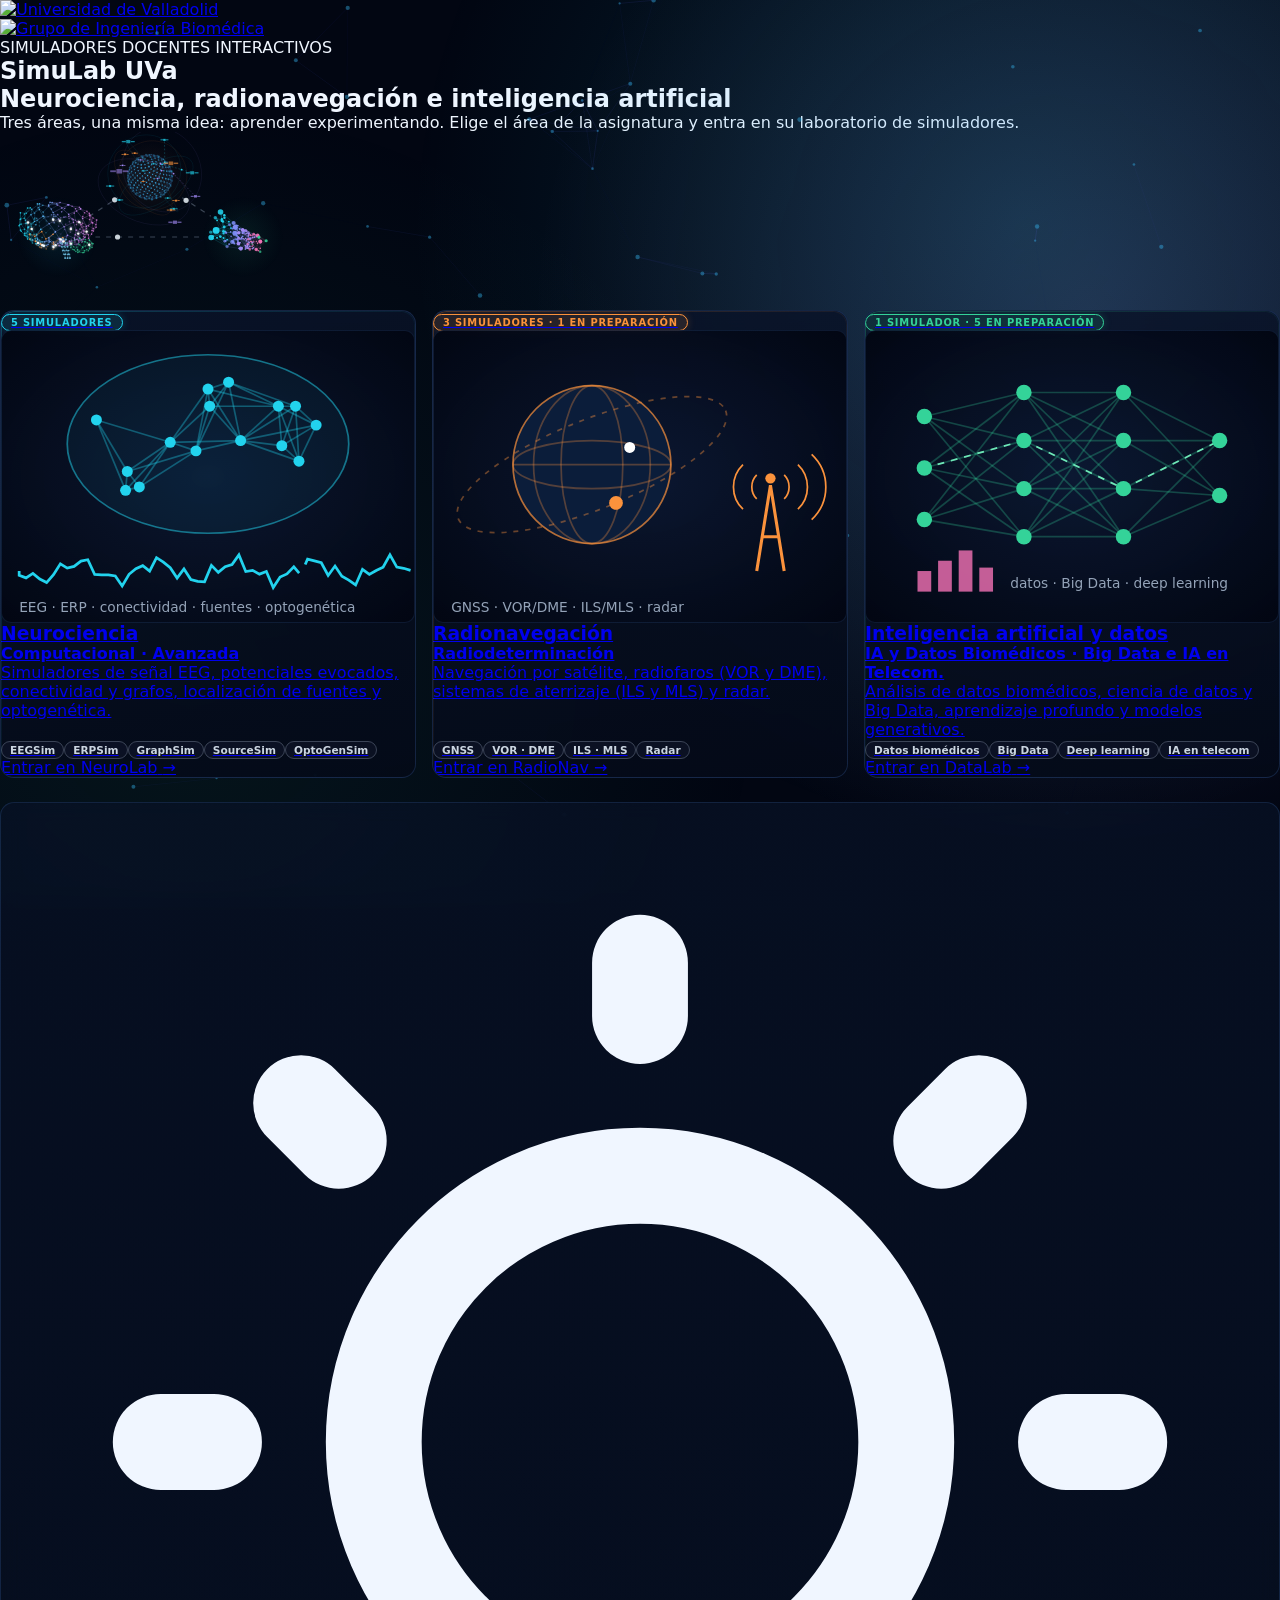
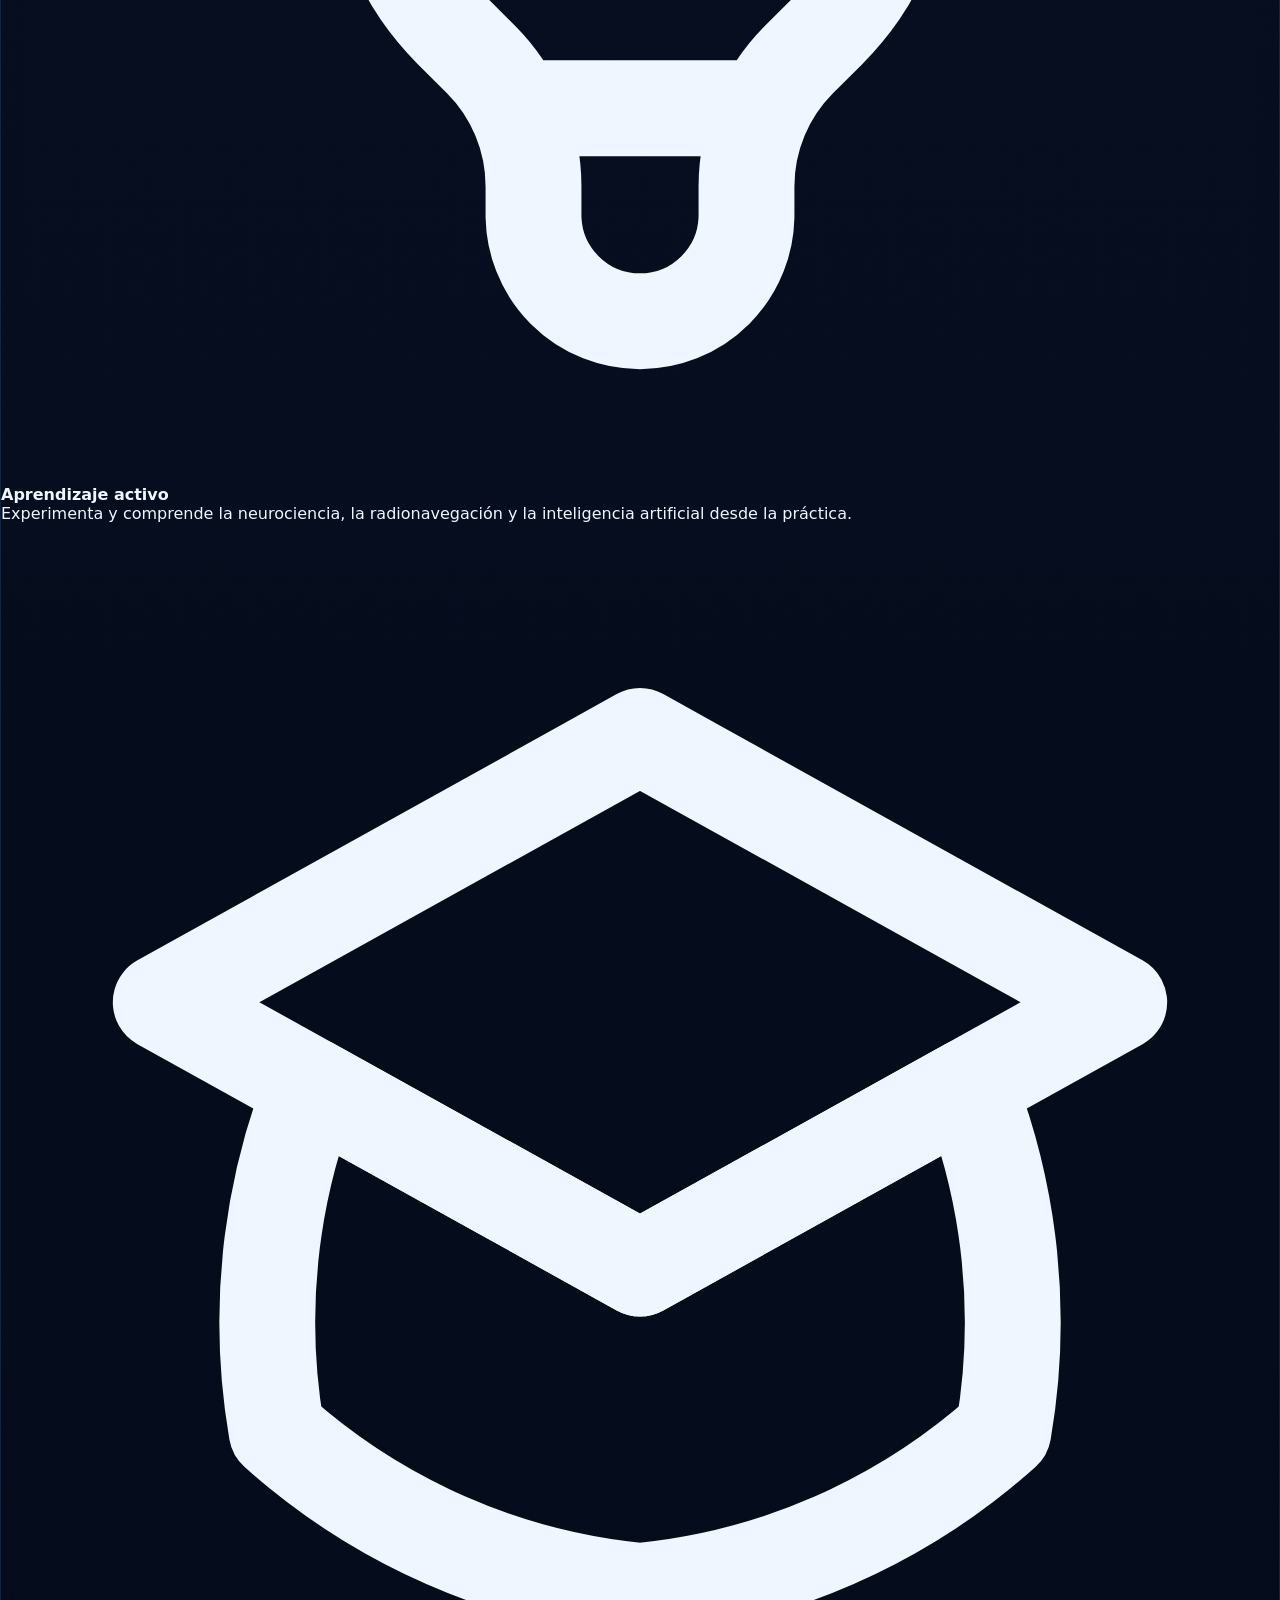
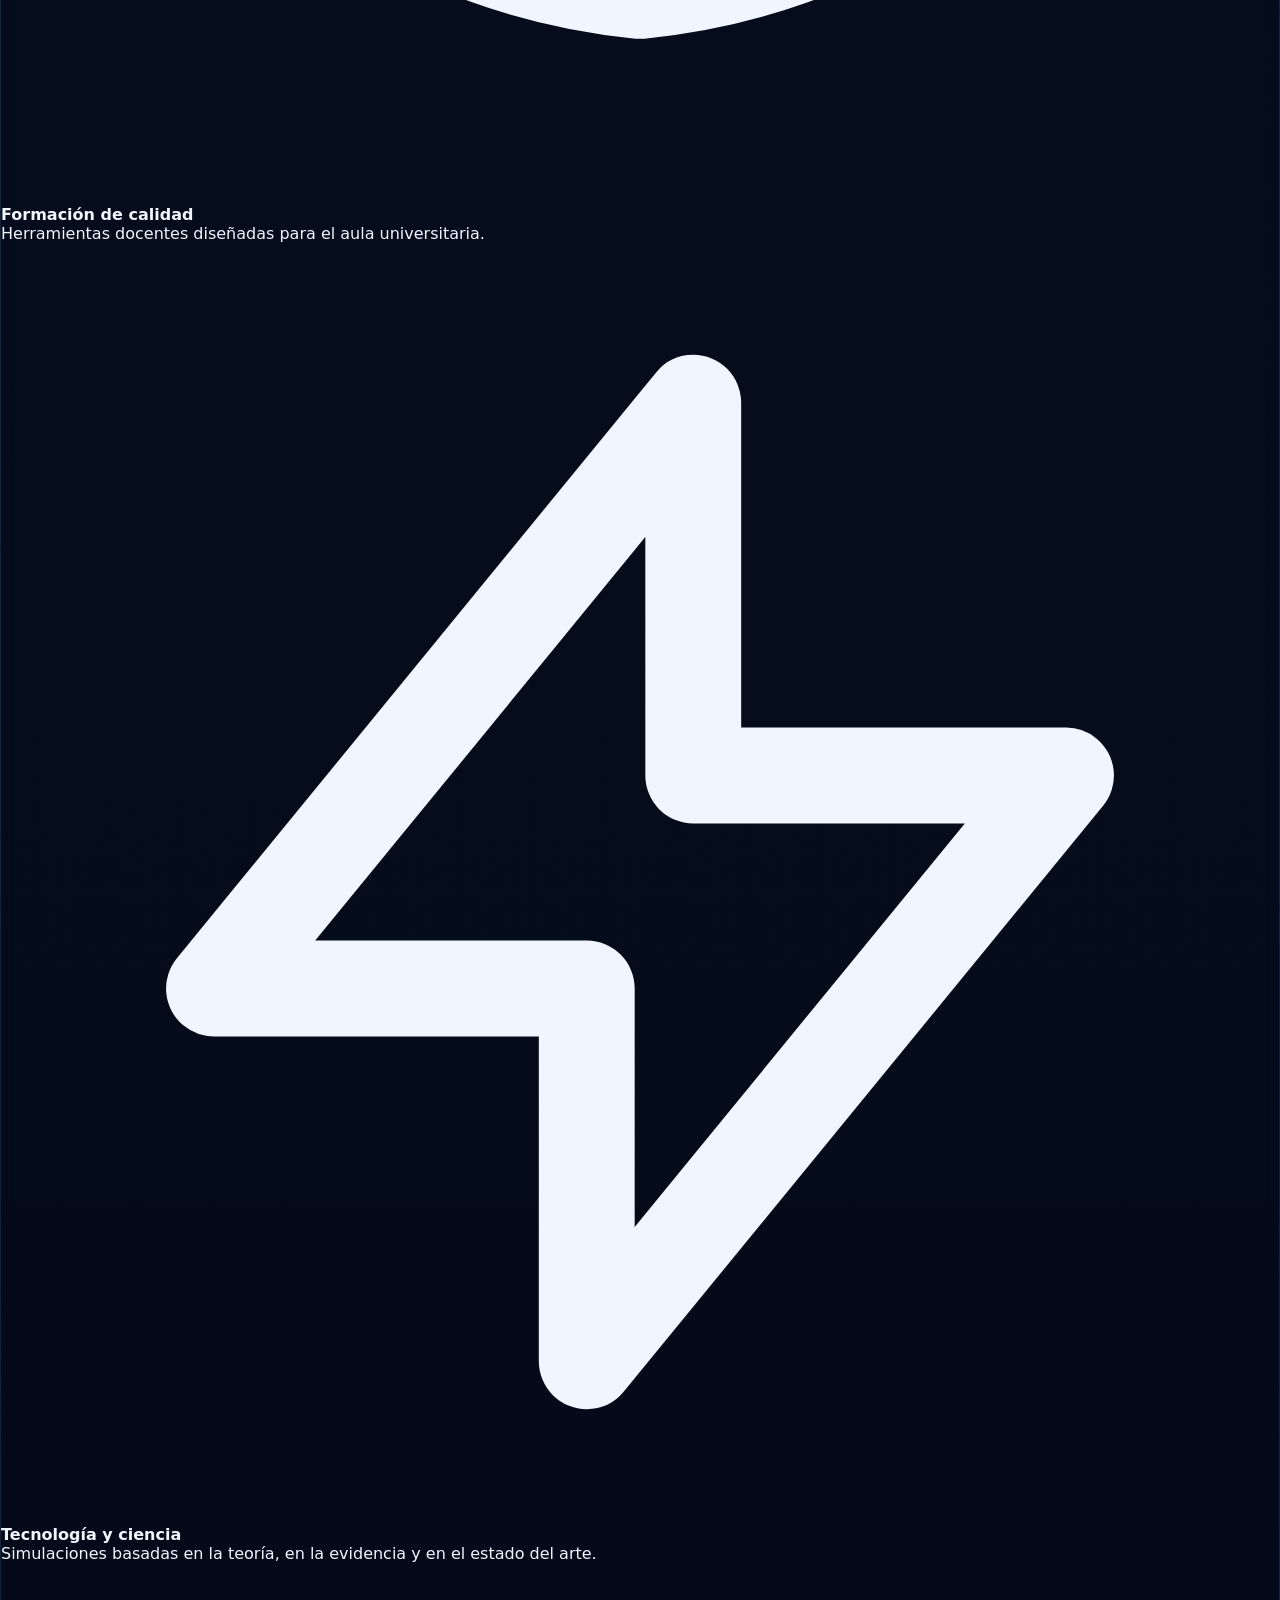
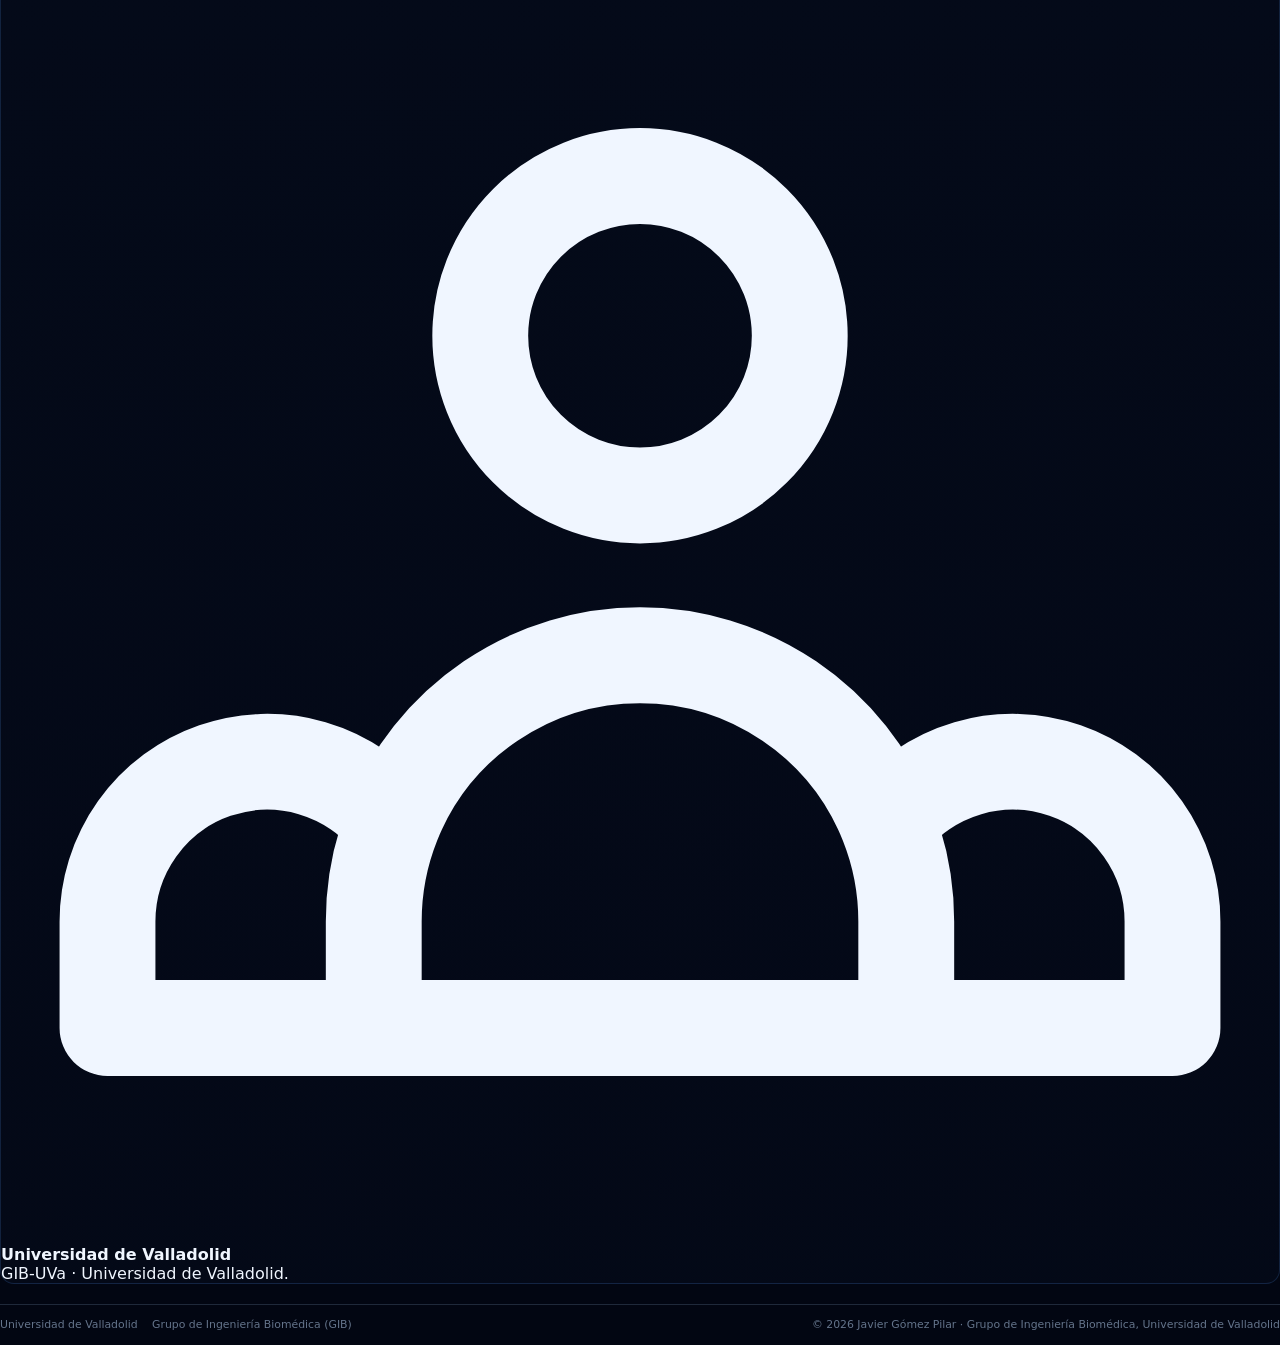
==== index.html @ 494be80d "Añade modo clase a los simuladores y corrige las portadas Modo clase (shared/aula.js), común a los 9" ====
<!DOCTYPE html>
<html lang="es">
<head>
  <meta charset="utf-8">
  <meta name="viewport" content="width=device-width, initial-scale=1.0, viewport-fit=cover">
  <title>SimuLab UVa · Simuladores docentes de neurociencia, radionavegación e inteligencia artificial</title>
  <meta name="description" content="Simuladores docentes interactivos de neurociencia, radionavegación e inteligencia artificial y datos. Universidad de Valladolid.">
  <meta name="theme-color" content="#020612">
  <script src="https://cdn.tailwindcss.com"></script>
  <style>
    :root {
      --bg: #020612;
      --panel: rgba(8, 16, 36, 0.75);
      --panel-border: rgba(45, 80, 140, 0.35);
      --cy: #22d3ee;
      --vi: #a78bfa;
      --em: #34d399;
      --or: #fb923c;
      --pk: #f472d0;
    }

    * { box-sizing: border-box; margin: 0; padding: 0; }
    body {
      background-color: var(--bg);
      color: #f0f6ff;
      font-family: system-ui, -apple-system, BlinkMacSystemFont, 'Segoe UI', Roboto, Helvetica, Arial, sans-serif;
      min-height: 100vh;
      overflow-x: hidden;
    }

    /* Aurora & Particles Background */
    .aurora-bg {
      position: fixed;
      inset: 0;
      pointer-events: none;
      z-index: 0;
      background: 
        radial-gradient(circle at 80% 25%, rgba(34, 211, 238, 0.16), transparent 50%),
        radial-gradient(circle at 85% 35%, rgba(167, 139, 250, 0.18), transparent 45%),
        radial-gradient(circle at 15% 75%, rgba(52, 211, 153, 0.08), transparent 45%);
    }

    canvas#bg-canvas {
      position: fixed;
      inset: 0;
      z-index: 0;
      pointer-events: none;
    }

    /* Cards Grid Styling */
    .sim-card {
      background: linear-gradient(170deg, rgba(10, 20, 42, 0.85) 0%, rgba(4, 10, 24, 0.92) 100%);
      border: 1px solid rgba(50, 85, 140, 0.35);
      border-radius: 14px;
      backdrop-filter: blur(12px);
      transition: transform 0.28s cubic-bezier(0.16, 1, 0.3, 1), border-color 0.28s, box-shadow 0.28s;
      position: relative;
      display: flex;
      flex-direction: column;
      overflow: hidden;
    }

    .sim-card::before {
      content: "";
      position: absolute;
      inset: 0;
      border-radius: 14px;
      padding: 1px;
      background: linear-gradient(135deg, var(--card-color, #22d3ee), transparent 65%);
      -webkit-mask: linear-gradient(#fff 0 0) content-box, linear-gradient(#fff 0 0);
      -webkit-mask-composite: xor;
      mask-composite: exclude;
      opacity: 0.25;
      transition: opacity 0.3s ease;
      pointer-events: none;
    }

    .sim-card:hover {
      transform: translateY(-5px);
      box-shadow: 0 16px 36px -12px var(--card-glow, rgba(34, 211, 238, 0.35));
      border-color: rgba(255, 255, 255, 0.25);
    }

    .sim-card:hover::before {
      opacity: 1;
    }

    /* Badges */
    .badge-tag {
      font-size: 0.62rem;
      font-weight: 700;
      letter-spacing: 0.08em;
      padding: 2px 9px;
      border-radius: 9999px;
      border: 1px solid var(--card-color);
      color: var(--card-color);
      background: color-mix(in srgb, var(--card-color) 12%, transparent);
      box-shadow: 0 0 8px color-mix(in srgb, var(--card-color) 20%, transparent);
    }

    .preview-container {
      height: 125px;
      width: 100%;
      border-radius: 10px;
      background: radial-gradient(ellipse at center, rgba(14, 28, 56, 0.7), rgba(2, 6, 18, 0.95));
      border: 1px solid rgba(45, 80, 135, 0.25);
      position: relative;
      overflow: hidden;
    }

    .feature-box {
      background: linear-gradient(180deg, rgba(8, 18, 38, 0.75) 0%, rgba(4, 10, 24, 0.88) 100%);
      border: 1px solid rgba(45, 80, 135, 0.35);
      border-radius: 14px;
      backdrop-filter: blur(10px);
    }

    @keyframes pulse-ring {
      0%, 100% { opacity: 1; transform: scale(1); }
      50% { opacity: 0.45; transform: scale(0.85); }
    }
    .pulse-dot {
      animation: pulse-ring 2s infinite ease-in-out;
    }
  
    /* --- ajustes: previews con proporción fija, tarjetas uniformes y centradas --- */
    .preview-container{height:auto!important;aspect-ratio:240/125}
    .preview-container.tall{aspect-ratio:240/170}
    .preview-container svg{position:absolute;inset:0;width:100%;height:100%;display:block}
    .soon-tag{position:static!important;white-space:nowrap}
    .cards{display:flex;flex-wrap:wrap;justify-content:center;gap:1rem;margin:1.5rem 0}
    .cards>.sim-card{width:calc((100% - (var(--n) - 1) * 1rem) / var(--n));min-width:0}
    .cards>.sim-card .flex-grow{flex-grow:1}
    .nl-back{display:inline-flex;align-items:center;gap:.45rem;padding:.4rem .95rem;border-radius:9999px;border:1px solid rgba(100,116,139,.55);background:rgba(15,23,42,.7);color:#cbd5e1;font-size:.78rem;font-weight:600;text-decoration:none;white-space:nowrap;transition:border-color .2s,color .2s,transform .2s}
    .nl-back:hover{border-color:#22d3ee;color:#fff;transform:translateX(-2px)}
.cards{--n:1}
@media(min-width:768px){.cards{--n:3}}
  </style>
  <style>
    .sim-card.soon{cursor:default;pointer-events:none}
    .sim-card.soon:hover{transform:none;box-shadow:none}
    .soon-tag{position:absolute;top:10px;right:12px;font-size:.58rem;font-weight:700;letter-spacing:.1em;padding:2px 8px;border-radius:9999px;color:#94a3b8;border:1px dashed rgba(148,163,184,.5);background:rgba(15,23,42,.7)}
    .preview-container svg{width:100%;height:100%;display:block}
    .preview-container.tall{height:170px}
    .chip{font-size:.66rem;font-weight:600;padding:2px 8px;border-radius:9999px;border:1px solid rgba(148,163,184,.35);color:#cbd5e1;background:rgba(15,23,42,.6)}
    @keyframes spin{to{transform:rotate(360deg)}}
    @keyframes dash{to{stroke-dashoffset:-24}}
    @keyframes blip{0%,100%{opacity:.15}50%{opacity:1}}
    @keyframes bob{0%,100%{transform:translateY(0)}50%{transform:translateY(-3px)}}
    .spin{animation:spin 6s linear infinite}.spin-r{animation:spin 3s linear infinite}
    .dashan{stroke-dasharray:4 4;animation:dash 1s linear infinite}
    .blip{animation:blip 3s ease-in-out infinite}.bob{animation:bob 2.4s ease-in-out infinite}
  </style>
<style id="nl-foot-style">
/* Pie común NeuroLab UVa (mismo que en las apps) */
#nl-foot{margin-top:1.25rem;padding:.8rem 0 calc(.8rem + env(safe-area-inset-bottom));border-top:1px solid rgba(51,65,85,.6);display:flex;flex-wrap:wrap;align-items:center;justify-content:space-between;gap:.6rem 1rem;font-size:.68rem;line-height:1.3;color:#64748b}
#nl-foot a{color:inherit;text-decoration:none}#nl-foot a:hover{color:#cbd5e1}
#nl-foot .nl-logos{display:flex;align-items:center;gap:.9rem}
#nl-foot img{height:26px;width:auto;opacity:.85}#nl-foot img:hover{opacity:1}
@media print{#nl-foot{display:none!important}}
</style>
  <link rel="icon" href="data:image/svg+xml,%3Csvg xmlns='http://www.w3.org/2000/svg' viewBox='0 0 32 32'%3E%3Crect width='32' height='32' rx='7' fill='%230b1220'/%3E%3Cpath d='M3 17h6l3-9 5 17 4-12 2 4h6' fill='none' stroke='%2322d3ee' stroke-width='2.6' stroke-linecap='round' stroke-linejoin='round'/%3E%3C/svg%3E">
  <style>
    @media (min-width:1024px) and (max-height:820px){
      #hero-clusters-canvas{height:230px!important}
      main.cards{margin-top:.25rem}
    }
  </style>
</head>
<body class="relative text-slate-100 min-h-screen">

  <div class="aurora-bg"></div>
  <canvas id="bg-canvas"></canvas>

  <div class="relative z-10 max-w-[1280px] mx-auto px-4 sm:px-6 lg:px-8 py-5">

    <header class="flex flex-wrap items-center justify-between gap-4 py-3 mb-2 border-b border-slate-800/60">
      <!-- Logo UVa (Izquierda) -->
      <a href="https://www.uva.es/" class="flex items-center gap-3">
          <img src="img/UVa.png" width="200" alt="Universidad de Valladolid">
      </a>

      <!-- Logo GIB (Derecha) -->
      <div class="flex items-center gap-2.5">
          <a href="https://gib.uva.es/"><img src="img/GIB.png" width="200" alt="Grupo de Ingeniería Biomédica"></a>
      </div>
    </header>

    <section class="grid grid-cols-1 lg:grid-cols-12 gap-6 items-center py-6 sm:py-8">
      <div class="lg:col-span-6 flex flex-col justify-center">
        <div class="inline-flex items-center gap-2 px-3.5 py-1.5 rounded-full bg-cyan-950/60 border border-cyan-500/40 text-cyan-300 text-[11px] font-semibold tracking-widest uppercase w-fit mb-4">
          <span class="w-2 h-2 rounded-full bg-cyan-400 shadow-[0_0_8px_#22d3ee] pulse-dot"></span>
          SIMULADORES DOCENTES INTERACTIVOS<br>
        </div>
        <h1 class="text-4xl sm:text-5xl lg:text-6xl font-black tracking-tight text-white mb-2">
          SimuLab <span class="bg-clip-text text-transparent bg-gradient-to-r from-cyan-400 via-indigo-300 to-purple-400">UVa</span>
        </h1>
        <h2 class="text-xl sm:text-2xl font-semibold text-slate-200 mb-3">Neurociencia, radionavegación e inteligencia artificial</h2>
        <p class="text-slate-300 text-base sm:text-lg leading-relaxed max-w-xl mb-6">
          Tres áreas, una misma idea: aprender experimentando. Elige el área de la asignatura y entra en su laboratorio de simuladores.
        </p>
      </div>
      <div class="lg:col-span-6 relative flex justify-center items-center">
        <div class="absolute w-[300px] h-[300px] sm:w-[420px] sm:h-[420px] bg-gradient-to-tr from-cyan-500/20 via-orange-500/20 to-emerald-500/20 rounded-full blur-3xl pointer-events-none"></div>
        <canvas id="hero-clusters-canvas" class="w-full max-w-[520px] h-[320px] sm:h-[390px] cursor-grab active:cursor-grabbing relative z-10" aria-label="Tres áreas conectadas: neurociencia, radionavegación e IA y datos"></canvas>
      </div>
    </section>

     <main class="cards">

      <a data-cluster="0" href="neurolab/index.html" class="sim-card p-4 text-left group" style="--card-color:#22d3ee; --card-glow:rgba(34,211,238,0.35);">
        
        <div class="flex items-center justify-between mb-2">
          <span class="badge-tag">5 SIMULADORES</span>
        </div>
        <div class="preview-container tall mb-3"><svg viewBox="0 0 240 170" preserveAspectRatio="xMidYMid slice" aria-hidden="true"><ellipse cx="120" cy="66" rx="82" ry="52" fill="#22d3ee" fill-opacity=".05" stroke="#22d3ee" stroke-opacity=".5"/><g stroke="#22d3ee" stroke-opacity=".35"><line x1="73" y1="82" x2="80" y2="91"/><line x1="73" y1="82" x2="55" y2="52"/><line x1="73" y1="82" x2="72" y2="93"/><line x1="73" y1="82" x2="113" y2="70"/><line x1="73" y1="82" x2="98" y2="65"/><line x1="139" y1="64" x2="163" y2="67"/><line x1="139" y1="64" x2="121" y2="44"/><line x1="139" y1="64" x2="132" y2="30"/><line x1="139" y1="64" x2="161" y2="44"/><line x1="139" y1="64" x2="173" y2="76"/><line x1="139" y1="64" x2="120" y2="34"/><line x1="139" y1="64" x2="183" y2="55"/><line x1="139" y1="64" x2="113" y2="70"/><line x1="139" y1="64" x2="98" y2="65"/><line x1="139" y1="64" x2="171" y2="44"/><line x1="80" y1="91" x2="72" y2="93"/><line x1="80" y1="91" x2="113" y2="70"/><line x1="80" y1="91" x2="98" y2="65"/><line x1="163" y1="67" x2="161" y2="44"/><line x1="163" y1="67" x2="173" y2="76"/><line x1="163" y1="67" x2="183" y2="55"/><line x1="163" y1="67" x2="171" y2="44"/><line x1="121" y1="44" x2="132" y2="30"/><line x1="121" y1="44" x2="161" y2="44"/><line x1="121" y1="44" x2="120" y2="34"/><line x1="121" y1="44" x2="113" y2="70"/><line x1="121" y1="44" x2="98" y2="65"/><line x1="132" y1="30" x2="161" y2="44"/><line x1="132" y1="30" x2="120" y2="34"/><line x1="132" y1="30" x2="113" y2="70"/><line x1="132" y1="30" x2="171" y2="44"/><line x1="161" y1="44" x2="173" y2="76"/><line x1="161" y1="44" x2="120" y2="34"/><line x1="161" y1="44" x2="183" y2="55"/><line x1="161" y1="44" x2="171" y2="44"/><line x1="173" y1="76" x2="183" y2="55"/><line x1="173" y1="76" x2="171" y2="44"/><line x1="55" y1="52" x2="72" y2="93"/><line x1="55" y1="52" x2="98" y2="65"/><line x1="120" y1="34" x2="113" y2="70"/><line x1="120" y1="34" x2="98" y2="65"/><line x1="183" y1="55" x2="171" y2="44"/><line x1="72" y1="93" x2="98" y2="65"/><line x1="113" y1="70" x2="98" y2="65"/></g><circle class="blip" style="animation-delay:-2.3s" cx="73" cy="82" r="3.2" fill="#22d3ee"/><circle class="blip" style="animation-delay:-0.6s" cx="139" cy="64" r="3.2" fill="#22d3ee"/><circle class="blip" style="animation-delay:-2.9s" cx="80" cy="91" r="3.2" fill="#22d3ee"/><circle class="blip" style="animation-delay:-2.7s" cx="163" cy="67" r="3.2" fill="#22d3ee"/><circle class="blip" style="animation-delay:-2.3s" cx="121" cy="44" r="3.2" fill="#22d3ee"/><circle class="blip" style="animation-delay:-2.3s" cx="132" cy="30" r="3.2" fill="#22d3ee"/><circle class="blip" style="animation-delay:-1.7s" cx="161" cy="44" r="3.2" fill="#22d3ee"/><circle class="blip" style="animation-delay:-2.2s" cx="173" cy="76" r="3.2" fill="#22d3ee"/><circle class="blip" style="animation-delay:-0.4s" cx="55" cy="52" r="3.2" fill="#22d3ee"/><circle class="blip" style="animation-delay:-1.4s" cx="120" cy="34" r="3.2" fill="#22d3ee"/><circle class="blip" style="animation-delay:-2.5s" cx="183" cy="55" r="3.2" fill="#22d3ee"/><circle class="blip" style="animation-delay:-0.6s" cx="72" cy="93" r="3.2" fill="#22d3ee"/><circle class="blip" style="animation-delay:-2.8s" cx="113" cy="70" r="3.2" fill="#22d3ee"/><circle class="blip" style="animation-delay:-2.7s" cx="98" cy="65" r="3.2" fill="#22d3ee"/><circle class="blip" style="animation-delay:-1.2s" cx="171" cy="44" r="3.2" fill="#22d3ee"/><path d="M10,140 L10,142.5 L14,144.0 L18,141.4 L22,144.7 L26,146.7 L30,142.1 L34,135.8 L38,138.3 L42,137.3 L46,134.2 L50,133.4 L54,142.0 L58,142.3 L62,142.2 L66,142.9 L70,148.7 L74,141.9 L78,138.7 L82,136.9 L86,140.0 L90,132.2 L94,134.8 L98,138.1 L102,144.1 L106,138.8 L110,145.0 L114,146.0 L118,146.3 L122,136.7 L126,140.8 L130,137.5 L134,136.2 L138,130.6 L142,140.3 L146,139.6 L150,141.8 L154,140.3 L158,149.6 L162,143.5 L166,141.7 L170,137.6 L174,142.3 L178,133.1 L182,134.1 L186,135.2 L190,142.6 L194,137.1 L198,143.0 L202,145.3 L206,148.1 L210,139.0 L214,142.0 L218,139.7 L222,137.8 L226,130.5 L230,137.7 L234,138.4 L238,139.6" fill="none" stroke="#22d3ee" stroke-width="1.6" class="dashan" style="stroke-dasharray:240 8"/><text x="10" y="164" fill="#94a3b8" font-size="8" font-family="system-ui">EEG · ERP · conectividad · fuentes · optogenética</text></svg></div>
        <h3 class="text-lg font-bold text-white group-hover:text-cyan-300 transition-colors">Neurociencia</h3>
        <h4 class="text-xs font-semibold text-cyan-400 uppercase tracking-wide mb-2">Computacional · Avanzada</h4>
        <p class="text-xs text-slate-300 leading-relaxed flex-grow">Simuladores de señal EEG, potenciales evocados, conectividad y grafos, localización de fuentes y optogenética.</p><div class="flex flex-wrap gap-1.5 mt-3"><span class="chip">EEGSim</span><span class="chip">ERPSim</span><span class="chip">GraphSim</span><span class="chip">SourceSim</span><span class="chip">OptoGenSim</span></div>
        <div class="mt-4 pt-2.5 border-t border-slate-800/80 flex items-center justify-between text-xs font-bold text-cyan-400">
          <span>Entrar en NeuroLab</span>
          <span class="text-base group-hover:translate-x-1 transition-transform">→</span>
        </div>
      </a>

      <a data-cluster="1" href="radionav/index.html" class="sim-card p-4 text-left group" style="--card-color:#fb923c; --card-glow:rgba(251,146,60,0.35);">
        
        <div class="flex items-center justify-between mb-2">
          <span class="badge-tag">3 SIMULADORES · 1 EN PREPARACIÓN</span>
        </div>
        <div class="preview-container tall mb-3"><svg viewBox="0 0 240 170" preserveAspectRatio="xMidYMid slice" aria-hidden="true"><g transform="translate(92 78)"><circle r="46" fill="#0b1d3a" stroke="#fb923c" stroke-opacity=".7"/><g fill="none" stroke="#fb923c" stroke-opacity=".3"><ellipse rx="46" ry="14"/><ellipse rx="18" ry="46"/><ellipse rx="34" ry="46"/><line x1="-46" y1="0" x2="46" y2="0"/></g>
<g transform="rotate(-22)"><ellipse rx="84" ry="26" fill="none" stroke="#fb923c" stroke-opacity=".4" stroke-dasharray="3 4"/><circle r="4" fill="#fb923c"><animateMotion dur="9s" repeatCount="indefinite" path="M-84,0 a84,26 0 1,0 168,0 a84,26 0 1,0 -168,0"/></circle></g><circle cx="22" cy="-10" r="3.2" fill="#fff"/></g>
<g stroke="#fb923c" stroke-width="1.8" fill="none"><path d="M188,140 L196,90 L204,140"/><line x1="191" y1="120" x2="201" y2="120"/></g><circle cx="196" cy="86" r="3" fill="#fb923c"/>
<g fill="none" stroke="#fb923c"><path class="blip" d="M204,84 A10,10 0 0 1 204,98"/><path class="blip" style="animation-delay:-.8s" d="M212,78 A18,18 0 0 1 212,104"/><path class="blip" style="animation-delay:-1.6s" d="M220,72 A26,26 0 0 1 220,110"/><path class="blip" d="M188,84 A10,10 0 0 0 188,98"/><path class="blip" style="animation-delay:-.8s" d="M180,78 A18,18 0 0 0 180,104"/></g>
<text x="10" y="164" fill="#94a3b8" font-size="8" font-family="system-ui">GNSS · VOR/DME · ILS/MLS · radar</text></svg></div>
        <h3 class="text-lg font-bold text-white group-hover:text-orange-300 transition-colors">Radionavegación</h3>
        <h4 class="text-xs font-semibold text-orange-400 uppercase tracking-wide mb-2">Radiodeterminación</h4>
        <p class="text-xs text-slate-300 leading-relaxed flex-grow">Navegación por satélite, radiofaros (VOR y DME), sistemas de aterrizaje (ILS y MLS) y radar.</p><div class="flex flex-wrap gap-1.5 mt-3"><span class="chip">GNSS</span><span class="chip">VOR · DME</span><span class="chip">ILS · MLS</span><span class="chip">Radar</span></div>
        <div class="mt-4 pt-2.5 border-t border-slate-800/80 flex items-center justify-between text-xs font-bold text-orange-400">
          <span>Entrar en RadioNav</span>
          <span class="text-base group-hover:translate-x-1 transition-transform">→</span>
        </div>
      </a>

      <a data-cluster="2" href="datalab/index.html" class="sim-card p-4 text-left group" style="--card-color:#34d399; --card-glow:rgba(52,211,153,0.35);">
        
        <div class="flex items-center justify-between mb-2">
          <span class="badge-tag">1 SIMULADOR · 5 EN PREPARACIÓN</span>
        </div>
        <div class="preview-container tall mb-3"><svg viewBox="0 0 240 170" preserveAspectRatio="xMidYMid slice" aria-hidden="true"><g stroke="#34d399" stroke-opacity=".28"><line x1="34" y1="50" x2="92" y2="36"/><line x1="34" y1="50" x2="92" y2="64"/><line x1="34" y1="50" x2="92" y2="92"/><line x1="34" y1="50" x2="92" y2="120"/><line x1="34" y1="80" x2="92" y2="36"/><line x1="34" y1="80" x2="92" y2="64"/><line x1="34" y1="80" x2="92" y2="92"/><line x1="34" y1="80" x2="92" y2="120"/><line x1="34" y1="110" x2="92" y2="36"/><line x1="34" y1="110" x2="92" y2="64"/><line x1="34" y1="110" x2="92" y2="92"/><line x1="34" y1="110" x2="92" y2="120"/><line x1="92" y1="36" x2="150" y2="36"/><line x1="92" y1="36" x2="150" y2="64"/><line x1="92" y1="36" x2="150" y2="92"/><line x1="92" y1="36" x2="150" y2="120"/><line x1="92" y1="64" x2="150" y2="36"/><line x1="92" y1="64" x2="150" y2="64"/><line x1="92" y1="64" x2="150" y2="92"/><line x1="92" y1="64" x2="150" y2="120"/><line x1="92" y1="92" x2="150" y2="36"/><line x1="92" y1="92" x2="150" y2="64"/><line x1="92" y1="92" x2="150" y2="92"/><line x1="92" y1="92" x2="150" y2="120"/><line x1="92" y1="120" x2="150" y2="36"/><line x1="92" y1="120" x2="150" y2="64"/><line x1="92" y1="120" x2="150" y2="92"/><line x1="92" y1="120" x2="150" y2="120"/><line x1="150" y1="36" x2="206" y2="64"/><line x1="150" y1="36" x2="206" y2="96"/><line x1="150" y1="64" x2="206" y2="64"/><line x1="150" y1="64" x2="206" y2="96"/><line x1="150" y1="92" x2="206" y2="64"/><line x1="150" y1="92" x2="206" y2="96"/><line x1="150" y1="120" x2="206" y2="64"/><line x1="150" y1="120" x2="206" y2="96"/></g><g stroke="#6ee7b7" class="dashan"><line x1="34" y1="80" x2="92" y2="64"/><line x1="92" y1="64" x2="150" y2="92"/><line x1="150" y1="92" x2="206" y2="64"/></g><circle class="blip" style="animation-delay:-2.0s" cx="34" cy="50" r="4.5" fill="#34d399"/><circle class="blip" style="animation-delay:-2.0s" cx="34" cy="80" r="4.5" fill="#34d399"/><circle class="blip" style="animation-delay:-2.0s" cx="34" cy="110" r="4.5" fill="#34d399"/><circle class="blip" style="animation-delay:-1.3s" cx="92" cy="36" r="4.5" fill="#34d399"/><circle class="blip" style="animation-delay:-1.1s" cx="92" cy="64" r="4.5" fill="#34d399"/><circle class="blip" style="animation-delay:-0.9s" cx="92" cy="92" r="4.5" fill="#34d399"/><circle class="blip" style="animation-delay:-0.7s" cx="92" cy="120" r="4.5" fill="#34d399"/><circle class="blip" style="animation-delay:-2.0s" cx="150" cy="36" r="4.5" fill="#34d399"/><circle class="blip" style="animation-delay:-1.8s" cx="150" cy="64" r="4.5" fill="#34d399"/><circle class="blip" style="animation-delay:-1.6s" cx="150" cy="92" r="4.5" fill="#34d399"/><circle class="blip" style="animation-delay:-1.4s" cx="150" cy="120" r="4.5" fill="#34d399"/><circle class="blip" style="animation-delay:-2.5s" cx="206" cy="64" r="4.5" fill="#34d399"/><circle class="blip" style="animation-delay:-2.7s" cx="206" cy="96" r="4.5" fill="#34d399"/><g fill="#f472b6" fill-opacity=".8"><rect x="30" y="140" width="8" height="12"/><rect x="42" y="134" width="8" height="18"/><rect x="54" y="128" width="8" height="24"/><rect x="66" y="138" width="8" height="14"/></g><text x="84" y="150" fill="#94a3b8" font-size="8" font-family="system-ui">datos · Big Data · deep learning</text></svg></div>
        <h3 class="text-lg font-bold text-white group-hover:text-emerald-300 transition-colors">Inteligencia artificial y datos</h3>
        <h4 class="text-xs font-semibold text-emerald-400 uppercase tracking-wide mb-2">IA y Datos Biomédicos · Big Data e IA en Telecom.</h4>
        <p class="text-xs text-slate-300 leading-relaxed flex-grow">Análisis de datos biomédicos, ciencia de datos y Big Data, aprendizaje profundo y modelos generativos.</p><div class="flex flex-wrap gap-1.5 mt-3"><span class="chip">Datos biomédicos</span><span class="chip">Big Data</span><span class="chip">Deep learning</span><span class="chip">IA en telecom</span></div>
        <div class="mt-4 pt-2.5 border-t border-slate-800/80 flex items-center justify-between text-xs font-bold text-emerald-400">
          <span>Entrar en DataLab</span>
          <span class="text-base group-hover:translate-x-1 transition-transform">→</span>
        </div>
      </a>

    </main>

    <section class="feature-box p-6 sm:p-8 my-8">
      <div class="grid grid-cols-1 sm:grid-cols-2 lg:grid-cols-4 gap-6">
        
        <!-- Bloque 1: Aprendizaje activo -->
        <div class="flex items-start gap-4">
          <div class="flex-shrink-0 p-3 rounded-xl bg-cyan-950/60 border border-cyan-500/30 text-cyan-400 shadow-[0_0_15px_rgba(34,211,238,0.2)]">
            <svg class="w-7 h-7" fill="none" viewBox="0 0 24 24" stroke="currentColor" stroke-width="1.8">
              <path stroke-linecap="round" stroke-linejoin="round" d="M9.663 17h4.673M12 3v1m6.364 1.636l-.707.707M21 12h-1M4 12H3m3.343-5.657l-.707-.707m2.828 9.9a5 5 0 117.072 0l-.548.547A3.374 3.374 0 0014 18.469V19a2 2 0 11-4 0v-.531c0-.895-.356-1.754-.988-2.386l-.548-.547z"/>
            </svg>
          </div>
          <div>
            <h4 class="text-sm font-bold text-white mb-1">Aprendizaje activo</h4>
            <p class="text-xs text-slate-400 leading-relaxed">
              Experimenta y comprende la neurociencia, la radionavegación y la inteligencia artificial desde la práctica.
            </p>
          </div>
        </div>

        <!-- Bloque 2: Formación de calidad -->
        <div class="flex items-start gap-4">
          <div class="flex-shrink-0 p-3 rounded-xl bg-indigo-950/60 border border-indigo-500/30 text-indigo-400 shadow-[0_0_15px_rgba(129,140,248,0.2)]">
            <svg class="w-7 h-7" fill="none" viewBox="0 0 24 24" stroke="currentColor" stroke-width="1.8">
              <path stroke-linecap="round" stroke-linejoin="round" d="M12 14l9-5-9-5-9 5 9 5z"/>
              <path stroke-linecap="round" stroke-linejoin="round" d="M12 14l6.16-3.422a12.083 12.083 0 01.665 6.479A11.952 11.952 0 0112 20.055a11.952 11.952 0 01-6.824-2.998 12.078 12.078 0 01.665-6.479L12 14z"/>
            </svg>
          </div>
          <div>
            <h4 class="text-sm font-bold text-white mb-1">Formación de calidad</h4>
            <p class="text-xs text-slate-400 leading-relaxed">
              Herramientas docentes diseñadas para el aula universitaria.
            </p>
          </div>
        </div>

        <!-- Bloque 3: Tecnología y ciencia -->
        <div class="flex items-start gap-4">
          <div class="flex-shrink-0 p-3 rounded-xl bg-emerald-950/60 border border-emerald-500/30 text-emerald-400 shadow-[0_0_15px_rgba(52,211,153,0.2)]">
            <svg class="w-7 h-7" fill="none" viewBox="0 0 24 24" stroke="currentColor" stroke-width="1.8">
              <path stroke-linecap="round" stroke-linejoin="round" d="M13 10V3L4 14h7v7l9-11h-7z"/>
            </svg>
          </div>
          <div>
            <h4 class="text-sm font-bold text-white mb-1">Tecnología y ciencia</h4>
            <p class="text-xs text-slate-400 leading-relaxed">
              Simulaciones basadas en la teoría, en la evidencia y en el estado del arte.
            </p>
          </div>
        </div>

        <!-- Bloque 4: Grupo de Ingeniería Biomédica -->
        <div class="flex items-start gap-4">
          <div class="flex-shrink-0 p-3 rounded-xl bg-purple-950/60 border border-purple-500/30 text-purple-400 shadow-[0_0_15px_rgba(167,139,250,0.2)]">
            <svg class="w-7 h-7" fill="none" viewBox="0 0 24 24" stroke="currentColor" stroke-width="1.8">
              <path stroke-linecap="round" stroke-linejoin="round" d="M17 20h5v-2a3 3 0 00-5.356-1.857M17 20H7m10 0v-2c0-.656-.126-1.283-.356-1.857M7 20H2v-2a3 3 0 015.356-1.857M7 20v-2c0-.656.126-1.283.356-1.857m0 0a5.002 5.002 0 019.288 0M15 7a3 3 0 11-6 0 3 3 0 016 0z"/>
            </svg>
          </div>
          <div>
            <h4 class="text-sm font-bold text-white mb-1">Universidad de Valladolid</h4>
            <p class="text-xs text-slate-400 leading-relaxed">
              GIB-UVa · Universidad de Valladolid.
            </p>
          </div>
        </div>

      </div>
    </section>

    
    <!-- Footer -->
    <footer id="nl-foot">
      <div class="nl-logos"><a href="https://www.uva.es/" target="_blank" rel="noopener"><img src="img/UVa.png" alt="Universidad de Valladolid" onerror="this.replaceWith(document.createTextNode(this.alt))"></a><a href="https://gib.uva.es/" target="_blank" rel="noopener"><img src="img/GIB.png" alt="Grupo de Ingeniería Biomédica (GIB)" onerror="this.replaceWith(document.createTextNode(this.alt))"></a></div>
      <div>© 2026 <a href="https://gib.uva.es/member.php?id=16" target="_blank" rel="noopener">Javier Gómez Pilar</a> · Grupo de Ingeniería Biomédica, Universidad de Valladolid</div>
    </footer>

  </div>

  <script>
    window.addEventListener('DOMContentLoaded', () => {

      // --- 1. Fondo de partículas conectadas ---
      (function initBgParticles() {
        const canvas = document.getElementById('bg-canvas');
        const ctx = canvas.getContext('2d');
        let width, height, particles = [];
        function resize() {
          width = canvas.width = window.innerWidth;
          height = canvas.height = window.innerHeight;
          const count = Math.min(70, Math.floor((width * height) / 20000));
          particles = Array.from({ length: count }, () => ({
            x: Math.random() * width, y: Math.random() * height,
            vx: (Math.random() - 0.5) * 0.35, vy: (Math.random() - 0.5) * 0.35, r: Math.random() * 1.4 + 1
          }));
        }
        function draw() {
          ctx.clearRect(0, 0, width, height);
          for (let i = 0; i < particles.length; i++) {
            const p = particles[i];
            p.x += p.vx; p.y += p.vy;
            if (p.x < 0 || p.x > width) p.vx *= -1;
            if (p.y < 0 || p.y > height) p.vy *= -1;
            ctx.beginPath(); ctx.arc(p.x, p.y, p.r, 0, Math.PI * 2); ctx.fillStyle = 'rgba(56, 189, 248, 0.4)'; ctx.fill();
            for (let j = i + 1; j < particles.length; j++) {
              const p2 = particles[j], dx = p.x - p2.x, dy = p.y - p2.y, dist = Math.sqrt(dx * dx + dy * dy);
              if (dist < 120) {
                ctx.beginPath(); ctx.moveTo(p.x, p.y); ctx.lineTo(p2.x, p2.y);
                ctx.strokeStyle = `rgba(99, 102, 241, ${(1 - dist / 120) * 0.18})`; ctx.lineWidth = 0.8; ctx.stroke();
              }
            }
          }
          requestAnimationFrame(draw);
        }
        window.addEventListener('resize', resize);
        resize(); draw();
      })();

      
      // --- 2. Tres áreas, una red ---
      function mulberry(a){return function(){a|=0;a=a+0x6D2B79F5|0;let t=Math.imul(a^a>>>15,1|a);t=t+Math.imul(t^t>>>7,61|t)^t;return((t^t>>>14)>>>0)/4294967296}}
const clampv=(v,a,b)=>Math.max(a,Math.min(b,v)),lerpv=(a,b,t)=>a+(b-a)*t,mixCol=(c1,c2,t)=>c1.map((v,i)=>Math.round(lerpv(v,c2[i],t)));
/* ---------- Cerebro: nube de puntos con dos hemisferios, surcos, lóbulos temporales, cerebelo y tronco ---------- */
function mkBrain(N){
  const rnd=mulberry(11),P=[],CYAN=[34,211,238],VIO=[167,139,250],PINK=[244,114,208];
  const inCer=(x,y,z,s)=>{const a=(x-s*.40)/.44,b=(y-.05)/.56,c=z/.95;return a*a+b*b+c*c};
  const ant=z=>{let t=(.95-z)/1.9;t=Math.floor(clampv(t,0,.999)*6)/6;return t<.5?mixCol(CYAN,VIO,t*2):mixCol(VIO,PINK,(t-.5)*2)};
  const M=Math.round(N*.33);
  for(let h=0;h<2;h++){const s=h?1:-1;
    for(let i=0;i<M;i++){
      const uy=1-2*(i+.5)/M,r=Math.sqrt(1-uy*uy),th=i*2.399963+h*.9,ux=r*Math.cos(th),uz=r*Math.sin(th);
      const g=Math.sin(5.2*ux+2.1*uz+1.3*uy)*Math.sin(4.6*uz-3.1*uy+2*ux)+.6*Math.sin(9*uy+3.7*ux-2.4*uz)*Math.cos(7*uz+1.7*ux),k=1+.05*g;
      let x=s*.40+ux*.44*k,y=.05+uy*.56*k,z=uz*.95*k;
      if(y<-.36)y=-.36+(y+.36)*.25;
      y*=.9+.12*((z+.95)/1.9);
      if(s*x<.06)continue;
      P.push({x,y,z,g,col:ant(z),h,part:0});
    }}
  const T=Math.round(N*.07);
  for(let h=0;h<2;h++){const s=h?1:-1;for(let i=0;i<T;i++){const uy=1-2*(i+.5)/T,r=Math.sqrt(1-uy*uy),th=i*2.399963+h,ux=r*Math.cos(th),uz=r*Math.sin(th),x=s*(.62+ux*.2),y=-.31+uy*.17,z=.2+uz*.44;
    if(inCer(x,y,z,s)<1.03)continue;P.push({x,y,z,g:Math.sin(11*ux+7*uz),col:[251,146,60],h,part:1});}}
  const C=Math.round(N*.1);
  for(let i=0;i<C;i++){const uy=1-2*(i+.5)/C,r=Math.sqrt(1-uy*uy),th=i*2.399963,ux=r*Math.cos(th),uz=r*Math.sin(th),k=1+.05*Math.sin(26*uy),x=ux*.46*k,y=-.42+uy*.2*k,z=-.66+uz*.28*k;
    if(inCer(x,y,z,1)<1.02||inCer(x,y,z,-1)<1.02)continue;P.push({x,y,z,g:Math.sin(26*uy),col:[52,211,153],h:2,part:2});}
  const J=Math.max(6,Math.round(N/90));
  for(let r=0;r<6;r++){const f=r/5,y=-.26-f*.5,z=-.16-f*.12,rad=.1-.025*f;for(let j=0;j<J;j++){const a=j/J*2*Math.PI+r*.4;P.push({x:Math.cos(a)*rad*1.1,y,z:z+Math.sin(a)*rad,g:0,col:[125,211,252],h:3,part:3});}}
  const n=P.length,dm=1.9*Math.sqrt(5/n),E=[],seen=new Set(),adj=P.map(()=>[]),cols=[],cmap={};
  P.forEach(p=>{const k=p.col.join(',');if(!(k in cmap)){cmap[k]=cols.length;cols.push(k)}p.cls=cmap[k]});
  for(let i=0;i<n;i++){const d=[];for(let j=0;j<n;j++){if(i==j)continue;const a=P[i],b=P[j];if(a.part==0&&b.part==0&&a.h!=b.h)continue;const dx=a.x-b.x,dy=a.y-b.y,dz=a.z-b.z,q=dx*dx+dy*dy+dz*dz;if(q<dm*dm)d.push([q,j])}
    d.sort((u,v)=>u[0]-v[0]);d.slice(0,3).forEach(([q,j])=>{const key=i<j?i*n+j:j*n+i;if(!seen.has(key)){seen.add(key);E.push([i,j]);const id=E.length-1;adj[i].push(id);adj[j].push(id)}})}
  const pulses=[];for(let i=0;i<Math.max(8,Math.round(n/20));i++)pulses.push({e:Math.floor(rnd()*E.length),f:rnd(),dir:rnd()<.5?1:-1,sp:.7+rnd()*.8});
  return{P,E,adj,cols,pulses,act:new Float32Array(n),lt:null};
}
function drawBrain(ctx,B,cx,cy,sc,yaw,tilt,t,am){
  const dt=B.lt==null?0:Math.min(.1,Math.max(0,t-B.lt));B.lt=t;
  const cY=Math.cos(yaw),sY=Math.sin(yaw),cX=Math.cos(tilt),sX=Math.sin(tilt),lw=Math.max(.5,sc/230);
  const pr=B.P.map(p=>{const y0=p.y+.19,x1=p.x*cY-p.z*sY,z1=p.x*sY+p.z*cY,y1=y0*cX-z1*sX,z2=y0*sX+z1*cX,k=3.2/(3.2+z2);return{x:cx+x1*sc*k,y:cy-y1*sc*k,z:z2,k}});
  ctx.save();ctx.globalAlpha=am;ctx.lineWidth=lw;
  const bk=new Map();B.E.forEach(([a,b],i)=>{const al=clampv(.30-.2*(pr[a].z+pr[b].z)/2,.04,.46),q=Math.min(5,Math.floor(al*12)),key=B.P[a].cls*6+q;let l=bk.get(key);if(!l){l=[];bk.set(key,l)}l.push(i)});
  bk.forEach((list,key)=>{ctx.strokeStyle=`rgba(${B.cols[(key/6)|0]},${((key%6)+.5)/12})`;ctx.beginPath();list.forEach(i=>{const[a,b]=B.E[i];ctx.moveTo(pr[a].x,pr[a].y);ctx.lineTo(pr[b].x,pr[b].y)});ctx.stroke()});
  const dec=Math.exp(-3.5*dt);
  pr.forEach((p,i)=>{const n=B.P[i],ac=B.act[i],al=clampv(.62-.4*p.z+.1*n.g+ac*.6,.15,1),r=(.0085+(n.g>.5?.004:0)+ac*.012)*sc*p.k;ctx.fillStyle=`rgba(${n.col},${al})`;ctx.beginPath();ctx.arc(p.x,p.y,Math.max(.8,r),0,6.2832);ctx.fill();B.act[i]=ac*dec});
  ctx.shadowColor='#fff';ctx.shadowBlur=Math.max(3,sc/25);ctx.fillStyle='rgba(255,255,255,.95)';
  B.pulses.forEach(pl=>{pl.f+=pl.dir*pl.sp*dt*3.2;
    if(pl.f>=1||pl.f<=0){const node=pl.f>=1?B.E[pl.e][1]:B.E[pl.e][0];B.act[node]=1;const L=B.adj[node];let e2=L[Math.floor(Math.random()*L.length)];if(L.length>1&&e2==pl.e)e2=L[(L.indexOf(e2)+1)%L.length];pl.e=e2;if(B.E[e2][0]==node){pl.f=0;pl.dir=1}else{pl.f=1;pl.dir=-1}}
    const[a,b]=B.E[pl.e],A=pr[a],Bn=pr[b],x=A.x+(Bn.x-A.x)*pl.f,y=A.y+(Bn.y-A.y)*pl.f;ctx.beginPath();ctx.arc(x,y,Math.max(1.2,.011*sc*A.k),0,6.2832);ctx.fill()});
  ctx.restore();
}

/* ---------- Globo con constelaciones GNSS (de la web de radionavegación) ---------- */
function mkGlobe(N){const earth=[],links=[];for(let i=0;i<N;i++){const y=1-2*(i+.5)/N,r=Math.sqrt(1-y*y),th=i*2.399963;earth.push({x:r*Math.cos(th),y,z:r*Math.sin(th),size:(i*37%16)/10+.9})}
  const d2=.075*330/N;for(let i=0;i<N;i++)for(let j=i+1;j<N;j++){const dx=earth[i].x-earth[j].x,dy=earth[i].y-earth[j].y,dz=earth[i].z-earth[j].z;if(dx*dx+dy*dy+dz*dz<d2)links.push([i,j])}
  const lat=41.65*Math.PI/180,lon=-4.72*Math.PI/180,recv={x:Math.cos(lat)*Math.cos(lon),y:Math.sin(lat),z:Math.cos(lat)*Math.sin(lon)};
  const CONS=[['34, 211, 238',55,1.72,3,3,.30],['251, 146, 60',64.8,1.62,3,2,.34],['167, 139, 250',56,1.9,3,2,.26]],sats=[];
  CONS.forEach(([col,inc,rad,P,S,w],c)=>{for(let p=0;p<P;p++)for(let s=0;s<S;s++)sats.push({col,inc:inc*Math.PI/180,rad,node:p*2*Math.PI/P+c*.5,ph:s*2*Math.PI/S+p*1.1,w})});
  return{earth,links,recv,sats}}
const satPos=(s,t)=>{const a=s.ph+t*s.w,x0=s.rad*Math.cos(a),z0=s.rad*Math.sin(a),y1=-z0*Math.sin(s.inc),z1=z0*Math.cos(s.inc);return{x:x0*Math.cos(s.node)+z1*Math.sin(s.node),y:y1,z:-x0*Math.sin(s.node)+z1*Math.cos(s.node)}};
function drawGlobe(ctx,G,ox,oy,scale,viewYaw,tilt,t,am){
  const f=Math.max(.45,scale/85),earthAng=t*.12,ce=Math.cos(earthAng),se=Math.sin(earthAng),cy=Math.cos(viewYaw),sy=Math.sin(viewYaw),cx=Math.cos(tilt),sx=Math.sin(tilt);
  const rotE=p=>({x:p.x*ce+p.z*se,y:p.y,z:-p.x*se+p.z*ce}),proj=p=>{const x1=p.x*cy-p.z*sy,z1=p.x*sy+p.z*cy,y1=p.y*cx-z1*sx,z2=p.y*sx+z1*cx,k=3/(3+z2);return{px:ox+x1*scale*k,py:oy-y1*scale*k,pz:z2,k}};
  ctx.save();ctx.globalAlpha=am;
  G.sats.forEach((s,i)=>{if(i%3)return;ctx.beginPath();for(let a=0;a<=64;a++){const q=proj(satPos({...s,ph:a/64*2*Math.PI,w:0},0));a?ctx.lineTo(q.px,q.py):ctx.moveTo(q.px,q.py)}ctx.strokeStyle=`rgba(${s.col},0.16)`;ctx.lineWidth=f;ctx.stroke()});
  const pe=G.earth.map(n=>proj(rotE(n)));
  G.links.forEach(([i,j])=>{const a=pe[i],b=pe[j],al=Math.max(0,(1+(a.pz+b.pz)/2)*.18);if(al>.01){ctx.beginPath();ctx.moveTo(a.px,a.py);ctx.lineTo(b.px,b.py);ctx.strokeStyle=`rgba(99,160,255,${al})`;ctx.lineWidth=.9*a.k*f;ctx.stroke()}});
  pe.forEach((p,i)=>{const al=Math.max(.08,(1+p.pz)*.4);ctx.beginPath();ctx.arc(p.px,p.py,Math.max(.7,G.earth[i].size*p.k*f),0,6.2832);ctx.fillStyle=`rgba(56,189,248,${al})`;ctx.fill()});
  const rw=rotE(G.recv),rp=proj(rw),rl=Math.hypot(rw.x,rw.y,rw.z);
  G.sats.forEach((s,i)=>{const sp=satPos(s,t),sl=Math.hypot(sp.x,sp.y,sp.z),dot=(rw.x*sp.x+rw.y*sp.y+rw.z*sp.z)/(rl*sl);if(dot>.25){const q=proj(sp);ctx.beginPath();ctx.moveTo(rp.px,rp.py);ctx.lineTo(q.px,q.py);ctx.strokeStyle=`rgba(${s.col},0.45)`;ctx.lineWidth=1.1*f;ctx.setLineDash([4*f,4*f]);ctx.lineDashOffset=-t*20;ctx.stroke();ctx.setLineDash([]);const fr=(t*.5+i*.37)%1;ctx.beginPath();ctx.arc(q.px+(rp.px-q.px)*fr,q.py+(rp.py-q.py)*fr,2*f,0,6.2832);ctx.fillStyle=`rgba(${s.col},0.95)`;ctx.fill()}});
  G.sats.forEach(s=>{const q=proj(satPos(s,t)),al=Math.max(.45,.9+q.pz*.2);ctx.save();ctx.translate(q.px,q.py);ctx.fillStyle=`rgba(${s.col},${al})`;const k=q.k*f;ctx.fillRect(-2.5*k,-2*k,5*k,4*k);ctx.fillRect(-8*k,-.8*k,5*k,1.6*k);ctx.fillRect(3*k,-.8*k,5*k,1.6*k);ctx.restore()});
  if(rp.pz<.15){const pulse=4+4*(.5+.5*Math.sin(t*3));ctx.beginPath();ctx.arc(rp.px,rp.py,3.2*f,0,6.2832);ctx.fillStyle='#fff';ctx.fill();ctx.beginPath();ctx.arc(rp.px,rp.py,(pulse+3)*f,0,6.2832);ctx.strokeStyle='rgba(255,255,255,0.5)';ctx.lineWidth=f;ctx.stroke()}
  ctx.restore()}
/* ---------- Red neuronal en capas (de la web de IA y datos) ---------- */
function mkNet(){const rnd=mulberry(5),sizes=[5,8,9,8,4],cols=['34, 211, 238','129, 140, 248','167, 139, 250','244, 114, 182','52, 211, 153'],nodes=[],layerIdx=[];
  sizes.forEach((n,l)=>{layerIdx.push([]);for(let i=0;i<n;i++){const a=i/n*2*Math.PI+l*.4,r=.35+.1*Math.sin(l*1.3+i);nodes.push({x:-1.5+l*.75,y:Math.sin(a)*r*1.5,z:Math.cos(a)*r*1.5,l,col:cols[l]});layerIdx[l].push(nodes.length-1)}});
  const edges=[];for(let l=0;l<sizes.length-1;l++)layerIdx[l].forEach(a=>layerIdx[l+1].forEach(b=>{if(rnd()<.55)edges.push([a,b,rnd()])}));return{nodes,edges}}
function drawNet(ctx,Nn,cx0,cy0,sc,yaw,tilt,t,am){const f=Math.max(.45,sc/80),cy=Math.cos(yaw),sy=Math.sin(yaw),cx=Math.cos(tilt),sx=Math.sin(tilt);
  const P=n=>{const x1=n.x*cy-n.z*sy,z1=n.x*sy+n.z*cy,y1=n.y*cx-z1*sx,z2=n.y*sx+z1*cx,k=3.2/(3.2+z2);return{x:cx0+x1*sc*k,y:cy0-y1*sc*k,z:z2,k}};
  const pr=Nn.nodes.map(P);ctx.save();ctx.globalAlpha=am;
  Nn.edges.forEach(([a,b,ph])=>{const A=pr[a],B=pr[b],al=.12+.1*(1-(A.z+B.z)/2*.3);ctx.beginPath();ctx.moveTo(A.x,A.y);ctx.lineTo(B.x,B.y);ctx.strokeStyle=`rgba(${Nn.nodes[a].col},${al})`;ctx.lineWidth=A.k*f;ctx.stroke();const fr=(t*.45+ph*3)%1;if(fr<.9){ctx.beginPath();ctx.arc(A.x+(B.x-A.x)*fr,A.y+(B.y-A.y)*fr,1.8*A.k*f,0,6.2832);ctx.fillStyle=`rgba(${Nn.nodes[a].col},.95)`;ctx.fill()}});
  pr.forEach((p,i)=>{const n=Nn.nodes[i],act=.5+.5*Math.sin(t*2+n.l*1.2+i);ctx.beginPath();ctx.arc(p.x,p.y,(3+1.5*act)*p.k*f,0,6.2832);ctx.fillStyle=`rgba(${n.col},${.6+.4*act})`;ctx.fill()});ctx.restore()}


(function initHeroClusters(){
  const canvas=document.getElementById('hero-clusters-canvas');if(!canvas)return;
  const ctx=canvas.getContext('2d');let W,H;
  const resize=()=>{const r=canvas.getBoundingClientRect(),d=window.devicePixelRatio||1;W=canvas.width=r.width*d;H=canvas.height=r.height*d};
  resize();window.addEventListener('resize',resize);
  const CL=[{x:.19,y:.7,col:'34, 211, 238'},{x:.5,y:.3,col:'251, 146, 60'},{x:.81,y:.7,col:'52, 211, 153'}];
  const BR=mkBrain(420),GL=mkGlobe(260),NT=mkNet();
  let hl=-1;document.querySelectorAll('[data-cluster]').forEach(el=>{el.addEventListener('mouseenter',()=>hl=+el.dataset.cluster);el.addEventListener('mouseleave',()=>hl=-1)});
  const t0=performance.now();
  (function render(now){
    const t=(now-t0)/1000,m=Math.min(W,H*1.35),rad=.2*m;ctx.clearRect(0,0,W,H);
    CL.forEach((c,i)=>{const g=ctx.createRadialGradient(W*c.x,H*c.y,0,W*c.x,H*c.y,.2*m);g.addColorStop(0,`rgba(${c.col},${hl===i?.22:.09})`);g.addColorStop(1,`rgba(${c.col},0)`);ctx.fillStyle=g;ctx.fillRect(0,0,W,H)});
    for(let a=0;a<3;a++)for(let b=a+1;b<3;b++){const A=CL[a],B2=CL[b],ax=W*A.x,ay=H*A.y,bx=W*B2.x,by=H*B2.y,L=Math.hypot(bx-ax,by-ay),ux=(bx-ax)/L,uy=(by-ay)/L,s=rad*.95,x1=ax+ux*s,y1=ay+uy*s,x2=bx-ux*s,y2=by-uy*s,on=hl<0||hl===a||hl===b;
      ctx.beginPath();ctx.moveTo(x1,y1);ctx.lineTo(x2,y2);ctx.setLineDash([5,6]);ctx.lineDashOffset=-t*14;ctx.strokeStyle=`rgba(148,163,184,${on?.4:.12})`;ctx.lineWidth=1.2;ctx.stroke();ctx.setLineDash([]);
      const f=(t*.25+(a*3+b)*.31)%1;ctx.beginPath();ctx.arc(x1+(x2-x1)*f,y1+(y2-y1)*f,2.6,0,6.2832);ctx.fillStyle='rgba(226,232,240,.9)';ctx.fill()}
    const am=i=>hl<0||hl===i?1:.35;
    drawBrain(ctx,BR,W*CL[0].x,H*CL[0].y,m*.18,1.2+.5*Math.sin(t*.4),.2,t,am(0));
    drawGlobe(ctx,GL,W*CL[1].x,H*CL[1].y,m*.105,t*.15,.35,t,am(1));
    drawNet(ctx,NT,W*CL[2].x,H*CL[2].y,m*.09,t*.3,.4,t,am(2));
    requestAnimationFrame(render)})(performance.now());
})();

    });
  </script>
</body>
</html>
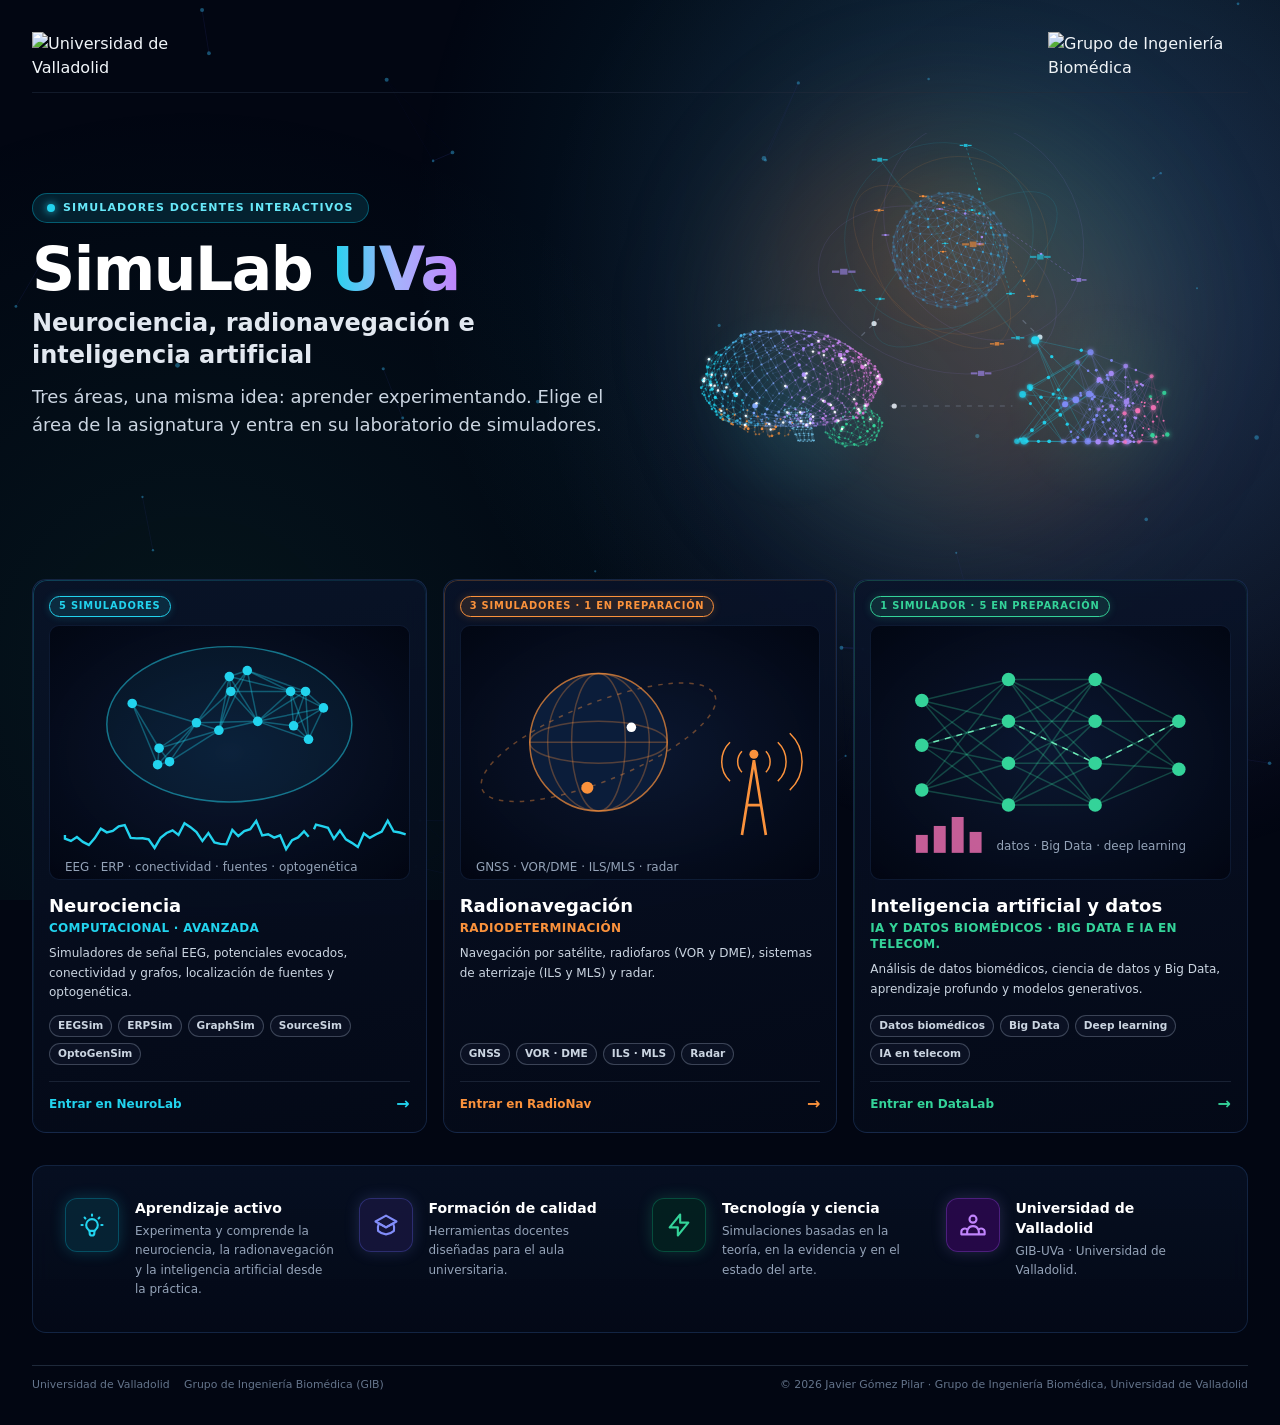
==== commit 650a886b: "Funciona sin Internet, nueva dirección y portadas mejoradas - Tailwind pasa a servirse desde shared/" ====
--- a/index.html
+++ b/index.html
@@ -3,10 +3,10 @@
 <head>
   <meta charset="utf-8">
   <meta name="viewport" content="width=device-width, initial-scale=1.0, viewport-fit=cover">
-  <title>SimuLab UVa · Simuladores docentes de neurociencia, radionavegación e inteligencia artificial</title>
+  <title>SimuLab UVa</title>
   <meta name="description" content="Simuladores docentes interactivos de neurociencia, radionavegación e inteligencia artificial y datos. Universidad de Valladolid.">
   <meta name="theme-color" content="#020612">
-  <script src="https://cdn.tailwindcss.com"></script>
+  <script src="shared/tailwind.js"></script>
   <style>
     :root {
       --bg: #020612;
@@ -381,27 +381,29 @@
 /* ---------- Cerebro: nube de puntos con dos hemisferios, surcos, lóbulos temporales, cerebelo y tronco ---------- */
 function mkBrain(N){
   const rnd=mulberry(11),P=[],CYAN=[34,211,238],VIO=[167,139,250],PINK=[244,114,208];
-  const inCer=(x,y,z,s)=>{const a=(x-s*.40)/.44,b=(y-.05)/.56,c=z/.95;return a*a+b*b+c*c};
+  const inCer=(x,y,z,s)=>{const a=x/.74,b=(y-.05)/.56,c=z/.95;return a*a+b*b+c*c};
   const ant=z=>{let t=(.95-z)/1.9;t=Math.floor(clampv(t,0,.999)*6)/6;return t<.5?mixCol(CYAN,VIO,t*2):mixCol(VIO,PINK,(t-.5)*2)};
-  const M=Math.round(N*.33);
-  for(let h=0;h<2;h++){const s=h?1:-1;
-    for(let i=0;i<M;i++){
-      const uy=1-2*(i+.5)/M,r=Math.sqrt(1-uy*uy),th=i*2.399963+h*.9,ux=r*Math.cos(th),uz=r*Math.sin(th);
-      const g=Math.sin(5.2*ux+2.1*uz+1.3*uy)*Math.sin(4.6*uz-3.1*uy+2*ux)+.6*Math.sin(9*uy+3.7*ux-2.4*uz)*Math.cos(7*uz+1.7*ux),k=1+.05*g;
-      let x=s*.40+ux*.44*k,y=.05+uy*.56*k,z=uz*.95*k;
-      if(y<-.36)y=-.36+(y+.36)*.25;
-      y*=.9+.12*((z+.95)/1.9);
-      if(s*x<.06)continue;
-      P.push({x,y,z,g,col:ant(z),h,part:0});
-    }}
+  const M=Math.round(N*.66);
+  for(let i=0;i<M;i++){
+    const uy=1-2*(i+.5)/M,r=Math.sqrt(1-uy*uy),th=i*2.399963,ux=r*Math.cos(th),uz=r*Math.sin(th);
+    const g=Math.sin(5.2*ux+2.1*uz+1.3*uy)*Math.sin(4.6*uz-3.1*uy+2*ux)+.6*Math.sin(9*uy+3.7*ux-2.4*uz)*Math.cos(7*uz+1.7*ux),k=1+.05*g;
+    let x=ux*.74*k,y=.05+uy*.56*k,z=uz*.95*k;
+    if(y<-.36)y=-.36+(y+.36)*.25;
+    y*=.9+.12*((z+.95)/1.9);
+    x*=1-.34*Math.pow(Math.abs(z)/.95,2.2);
+    const s=x<0?-1:1,fi=Math.max(0,1-Math.abs(x)/.15);
+    if(y>0)y-=.34*fi*fi*y;
+    x+=s*.025*fi;
+    P.push({x,y,z,g,col:ant(z),h:s>0?1:0,part:0});
+  }
   const T=Math.round(N*.07);
-  for(let h=0;h<2;h++){const s=h?1:-1;for(let i=0;i<T;i++){const uy=1-2*(i+.5)/T,r=Math.sqrt(1-uy*uy),th=i*2.399963+h,ux=r*Math.cos(th),uz=r*Math.sin(th),x=s*(.62+ux*.2),y=-.31+uy*.17,z=.2+uz*.44;
+  for(let h=0;h<2;h++){const s=h?1:-1;for(let i=0;i<T;i++){const uy=1-2*(i+.5)/T,r=Math.sqrt(1-uy*uy),th=i*2.399963+h,ux=r*Math.cos(th),uz=r*Math.sin(th),x=s*(.33+ux*.21),y=-.31+uy*.17,z=.2+uz*.44;
     if(inCer(x,y,z,s)<1.03)continue;P.push({x,y,z,g:Math.sin(11*ux+7*uz),col:[251,146,60],h,part:1});}}
   const C=Math.round(N*.1);
   for(let i=0;i<C;i++){const uy=1-2*(i+.5)/C,r=Math.sqrt(1-uy*uy),th=i*2.399963,ux=r*Math.cos(th),uz=r*Math.sin(th),k=1+.05*Math.sin(26*uy),x=ux*.46*k,y=-.42+uy*.2*k,z=-.66+uz*.28*k;
     if(inCer(x,y,z,1)<1.02||inCer(x,y,z,-1)<1.02)continue;P.push({x,y,z,g:Math.sin(26*uy),col:[52,211,153],h:2,part:2});}
   const J=Math.max(6,Math.round(N/90));
-  for(let r=0;r<6;r++){const f=r/5,y=-.26-f*.5,z=-.16-f*.12,rad=.1-.025*f;for(let j=0;j<J;j++){const a=j/J*2*Math.PI+r*.4;P.push({x:Math.cos(a)*rad*1.1,y,z:z+Math.sin(a)*rad,g:0,col:[125,211,252],h:3,part:3});}}
+  for(let r=0;r<6;r++){const f=r/5,y=-.24-f*.32,z=-.08-f*.10,rad=.13-.045*f;for(let j=0;j<J;j++){const a=j/J*2*Math.PI+r*.4;P.push({x:Math.cos(a)*rad*1.1,y,z:z+Math.sin(a)*rad,g:0,col:[125,211,252],h:3,part:3});}}
   const n=P.length,dm=1.9*Math.sqrt(5/n),E=[],seen=new Set(),adj=P.map(()=>[]),cols=[],cmap={};
   P.forEach(p=>{const k=p.col.join(',');if(!(k in cmap)){cmap[k]=cols.length;cols.push(k)}p.cls=cmap[k]});
   for(let i=0;i<n;i++){const d=[];for(let j=0;j<n;j++){if(i==j)continue;const a=P[i],b=P[j];if(a.part==0&&b.part==0&&a.h!=b.h)continue;const dx=a.x-b.x,dy=a.y-b.y,dz=a.z-b.z,q=dx*dx+dy*dy+dz*dz;if(q<dm*dm)d.push([q,j])}
@@ -448,13 +450,13 @@
   ctx.restore()}
 /* ---------- Red neuronal en capas (de la web de IA y datos) ---------- */
 function mkNet(){const rnd=mulberry(5),sizes=[5,8,9,8,4],cols=['34, 211, 238','129, 140, 248','167, 139, 250','244, 114, 182','52, 211, 153'],nodes=[],layerIdx=[];
-  sizes.forEach((n,l)=>{layerIdx.push([]);for(let i=0;i<n;i++){const a=i/n*2*Math.PI+l*.4,r=.35+.1*Math.sin(l*1.3+i);nodes.push({x:-1.5+l*.75,y:Math.sin(a)*r*1.5,z:Math.cos(a)*r*1.5,l,col:cols[l]});layerIdx[l].push(nodes.length-1)}});
+  const mx=Math.max(...sizes),sp=1.75/mx;sizes.forEach((n,l)=>{layerIdx.push([]);const nc=n<=5?2:3,nr=Math.ceil(n/nc);for(let i=0;i<n;i++){const r=(i/nc)|0,c=i%nc;nodes.push({x:-1.5+l*.75,y:(r-(nr-1)/2)*sp*mx/nr*1.15,z:(c-(nc-1)/2)*.42,l,col:cols[l]});layerIdx[l].push(nodes.length-1)}});
   const edges=[];for(let l=0;l<sizes.length-1;l++)layerIdx[l].forEach(a=>layerIdx[l+1].forEach(b=>{if(rnd()<.55)edges.push([a,b,rnd()])}));return{nodes,edges}}
 function drawNet(ctx,Nn,cx0,cy0,sc,yaw,tilt,t,am){const f=Math.max(.45,sc/80),cy=Math.cos(yaw),sy=Math.sin(yaw),cx=Math.cos(tilt),sx=Math.sin(tilt);
   const P=n=>{const x1=n.x*cy-n.z*sy,z1=n.x*sy+n.z*cy,y1=n.y*cx-z1*sx,z2=n.y*sx+z1*cx,k=3.2/(3.2+z2);return{x:cx0+x1*sc*k,y:cy0-y1*sc*k,z:z2,k}};
   const pr=Nn.nodes.map(P);ctx.save();ctx.globalAlpha=am;
   Nn.edges.forEach(([a,b,ph])=>{const A=pr[a],B=pr[b],al=.12+.1*(1-(A.z+B.z)/2*.3);ctx.beginPath();ctx.moveTo(A.x,A.y);ctx.lineTo(B.x,B.y);ctx.strokeStyle=`rgba(${Nn.nodes[a].col},${al})`;ctx.lineWidth=A.k*f;ctx.stroke();const fr=(t*.45+ph*3)%1;if(fr<.9){ctx.beginPath();ctx.arc(A.x+(B.x-A.x)*fr,A.y+(B.y-A.y)*fr,1.8*A.k*f,0,6.2832);ctx.fillStyle=`rgba(${Nn.nodes[a].col},.95)`;ctx.fill()}});
-  pr.forEach((p,i)=>{const n=Nn.nodes[i],act=.5+.5*Math.sin(t*2+n.l*1.2+i);ctx.beginPath();ctx.arc(p.x,p.y,(3+1.5*act)*p.k*f,0,6.2832);ctx.fillStyle=`rgba(${n.col},${.6+.4*act})`;ctx.fill()});ctx.restore()}
+  pr.forEach((p,i)=>{const n=Nn.nodes[i],act=.5+.5*Math.sin(t*2+n.l*1.2+i);ctx.save();ctx.shadowColor=`rgb(${n.col})`;ctx.shadowBlur=(4+5*act)*f;ctx.beginPath();ctx.arc(p.x,p.y,(3+1.5*act)*p.k*f,0,6.2832);ctx.fillStyle=`rgba(${n.col},${.6+.4*act})`;ctx.fill();ctx.restore()});ctx.restore()}
 
 
 (function initHeroClusters(){
@@ -463,7 +465,12 @@
   const resize=()=>{const r=canvas.getBoundingClientRect(),d=window.devicePixelRatio||1;W=canvas.width=r.width*d;H=canvas.height=r.height*d};
   resize();window.addEventListener('resize',resize);
   const CL=[{x:.19,y:.7,col:'34, 211, 238'},{x:.5,y:.3,col:'251, 146, 60'},{x:.81,y:.7,col:'52, 211, 153'}];
-  const BR=mkBrain(420),GL=mkGlobe(260),NT=mkNet();
+  const BR=mkBrain(1100),GL=mkGlobe(260),NT=mkNet();
+  let uy=0,ux=0,drag=false,lx=0,ly=0;
+  canvas.style.touchAction='pan-y';
+  canvas.addEventListener('pointerdown',e=>{drag=true;lx=e.clientX;ly=e.clientY;try{canvas.setPointerCapture(e.pointerId)}catch(_){}});
+  canvas.addEventListener('pointermove',e=>{if(!drag)return;uy+=(e.clientX-lx)*.008;ux=clampv(ux-(e.clientY-ly)*.008,-1.2,1.2);lx=e.clientX;ly=e.clientY});
+  ['pointerup','pointercancel','pointerleave'].forEach(n=>canvas.addEventListener(n,()=>drag=false));
   let hl=-1;document.querySelectorAll('[data-cluster]').forEach(el=>{el.addEventListener('mouseenter',()=>hl=+el.dataset.cluster);el.addEventListener('mouseleave',()=>hl=-1)});
   const t0=performance.now();
   (function render(now){
@@ -473,9 +480,9 @@
       ctx.beginPath();ctx.moveTo(x1,y1);ctx.lineTo(x2,y2);ctx.setLineDash([5,6]);ctx.lineDashOffset=-t*14;ctx.strokeStyle=`rgba(148,163,184,${on?.4:.12})`;ctx.lineWidth=1.2;ctx.stroke();ctx.setLineDash([]);
       const f=(t*.25+(a*3+b)*.31)%1;ctx.beginPath();ctx.arc(x1+(x2-x1)*f,y1+(y2-y1)*f,2.6,0,6.2832);ctx.fillStyle='rgba(226,232,240,.9)';ctx.fill()}
     const am=i=>hl<0||hl===i?1:.35;
-    drawBrain(ctx,BR,W*CL[0].x,H*CL[0].y,m*.18,1.2+.5*Math.sin(t*.4),.2,t,am(0));
-    drawGlobe(ctx,GL,W*CL[1].x,H*CL[1].y,m*.105,t*.15,.35,t,am(1));
-    drawNet(ctx,NT,W*CL[2].x,H*CL[2].y,m*.09,t*.3,.4,t,am(2));
+    drawBrain(ctx,BR,W*CL[0].x,H*CL[0].y,m*.18,1.2+t*.15+uy,.2+ux,t,am(0));
+    drawGlobe(ctx,GL,W*CL[1].x,H*CL[1].y,m*.105,t*.15+uy,.35+ux,t,am(1));
+    drawNet(ctx,NT,W*CL[2].x,H*CL[2].y,m*.10,.42+t*.15+uy,.22+ux,t,am(2));
     requestAnimationFrame(render)})(performance.now());
 })();
 
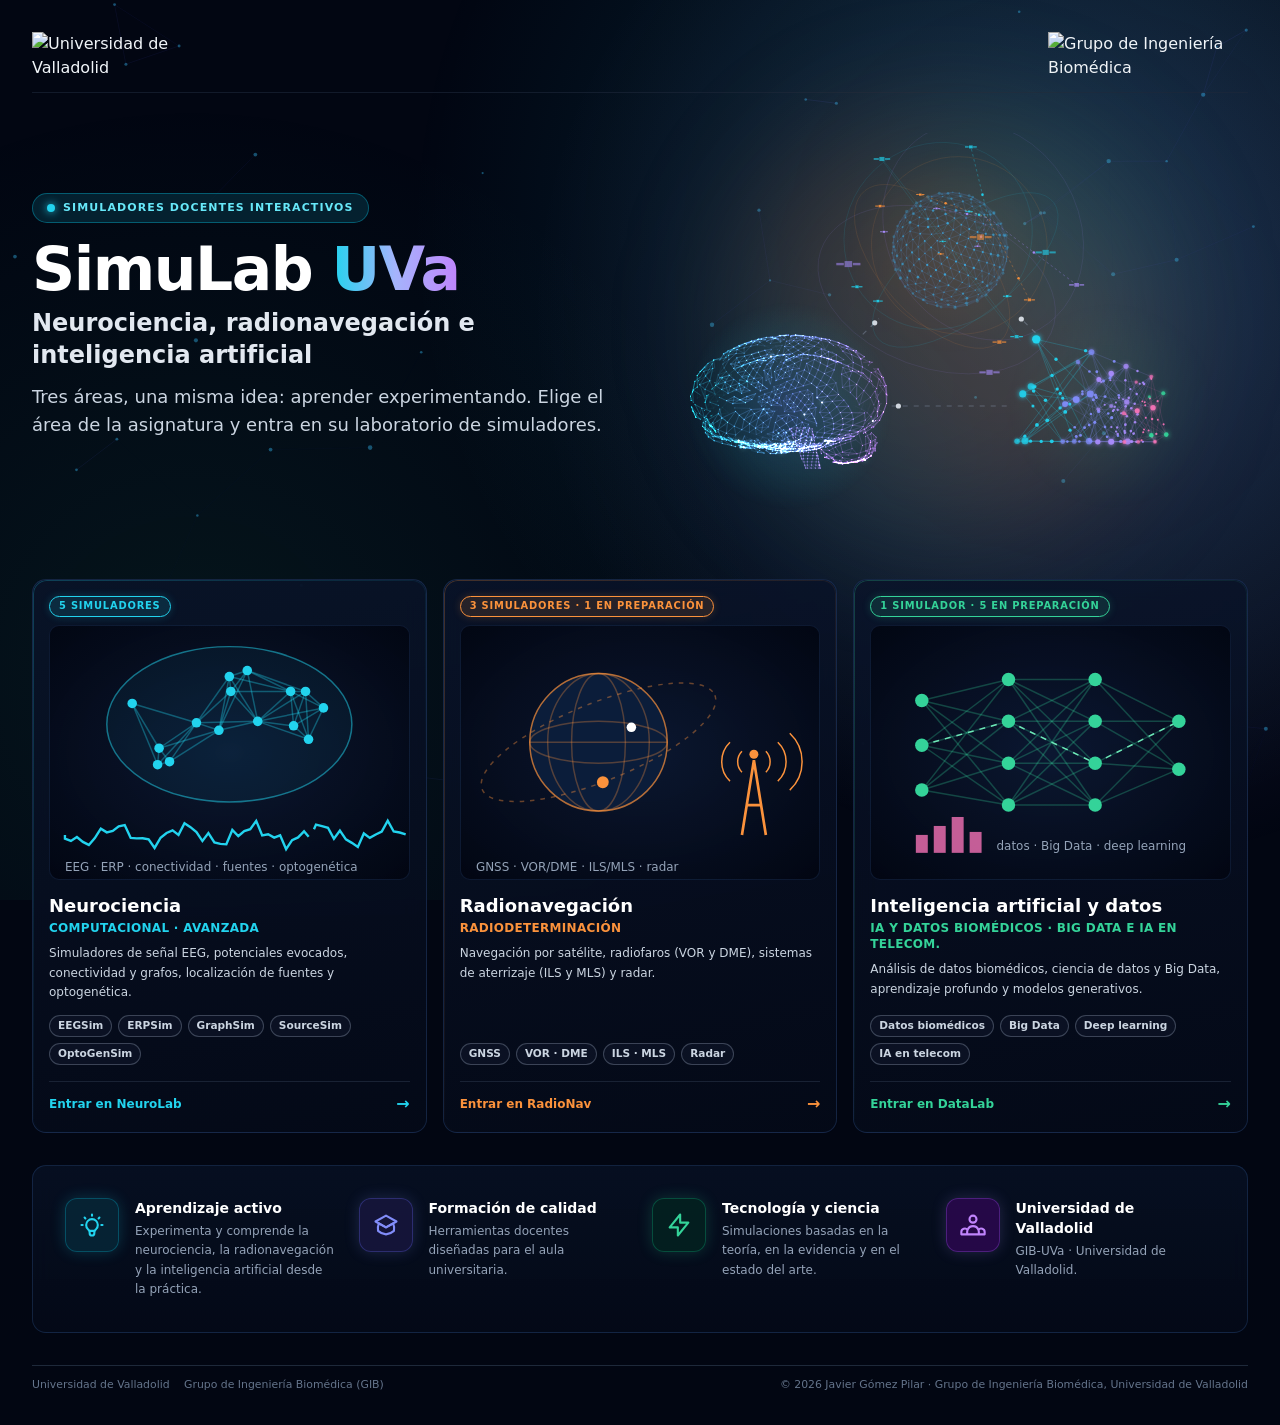
==== commit 1c5e6e79: "Nuevo cerebro holográfico en las portadas Se rehace la figura en shared/brain3d.js, común a las dos " ====
--- a/index.html
+++ b/index.html
@@ -7,6 +7,7 @@
   <meta name="description" content="Simuladores docentes interactivos de neurociencia, radionavegación e inteligencia artificial y datos. Universidad de Valladolid.">
   <meta name="theme-color" content="#020612">
   <script src="shared/tailwind.js"></script>
+<script src="shared/brain3d.js"></script>
   <style>
     :root {
       --bg: #020612;
@@ -379,53 +380,6 @@
       function mulberry(a){return function(){a|=0;a=a+0x6D2B79F5|0;let t=Math.imul(a^a>>>15,1|a);t=t+Math.imul(t^t>>>7,61|t)^t;return((t^t>>>14)>>>0)/4294967296}}
 const clampv=(v,a,b)=>Math.max(a,Math.min(b,v)),lerpv=(a,b,t)=>a+(b-a)*t,mixCol=(c1,c2,t)=>c1.map((v,i)=>Math.round(lerpv(v,c2[i],t)));
 /* ---------- Cerebro: nube de puntos con dos hemisferios, surcos, lóbulos temporales, cerebelo y tronco ---------- */
-function mkBrain(N){
-  const rnd=mulberry(11),P=[],CYAN=[34,211,238],VIO=[167,139,250],PINK=[244,114,208];
-  const inCer=(x,y,z,s)=>{const a=x/.74,b=(y-.05)/.56,c=z/.95;return a*a+b*b+c*c};
-  const ant=z=>{let t=(.95-z)/1.9;t=Math.floor(clampv(t,0,.999)*6)/6;return t<.5?mixCol(CYAN,VIO,t*2):mixCol(VIO,PINK,(t-.5)*2)};
-  const M=Math.round(N*.66);
-  for(let i=0;i<M;i++){
-    const uy=1-2*(i+.5)/M,r=Math.sqrt(1-uy*uy),th=i*2.399963,ux=r*Math.cos(th),uz=r*Math.sin(th);
-    const g=Math.sin(5.2*ux+2.1*uz+1.3*uy)*Math.sin(4.6*uz-3.1*uy+2*ux)+.6*Math.sin(9*uy+3.7*ux-2.4*uz)*Math.cos(7*uz+1.7*ux),k=1+.05*g;
-    let x=ux*.74*k,y=.05+uy*.56*k,z=uz*.95*k;
-    if(y<-.36)y=-.36+(y+.36)*.25;
-    y*=.9+.12*((z+.95)/1.9);
-    x*=1-.34*Math.pow(Math.abs(z)/.95,2.2);
-    const s=x<0?-1:1,fi=Math.max(0,1-Math.abs(x)/.15);
-    if(y>0)y-=.34*fi*fi*y;
-    x+=s*.025*fi;
-    P.push({x,y,z,g,col:ant(z),h:s>0?1:0,part:0});
-  }
-  const T=Math.round(N*.07);
-  for(let h=0;h<2;h++){const s=h?1:-1;for(let i=0;i<T;i++){const uy=1-2*(i+.5)/T,r=Math.sqrt(1-uy*uy),th=i*2.399963+h,ux=r*Math.cos(th),uz=r*Math.sin(th),x=s*(.33+ux*.21),y=-.31+uy*.17,z=.2+uz*.44;
-    if(inCer(x,y,z,s)<1.03)continue;P.push({x,y,z,g:Math.sin(11*ux+7*uz),col:[251,146,60],h,part:1});}}
-  const C=Math.round(N*.1);
-  for(let i=0;i<C;i++){const uy=1-2*(i+.5)/C,r=Math.sqrt(1-uy*uy),th=i*2.399963,ux=r*Math.cos(th),uz=r*Math.sin(th),k=1+.05*Math.sin(26*uy),x=ux*.46*k,y=-.42+uy*.2*k,z=-.66+uz*.28*k;
-    if(inCer(x,y,z,1)<1.02||inCer(x,y,z,-1)<1.02)continue;P.push({x,y,z,g:Math.sin(26*uy),col:[52,211,153],h:2,part:2});}
-  const J=Math.max(6,Math.round(N/90));
-  for(let r=0;r<6;r++){const f=r/5,y=-.24-f*.32,z=-.08-f*.10,rad=.13-.045*f;for(let j=0;j<J;j++){const a=j/J*2*Math.PI+r*.4;P.push({x:Math.cos(a)*rad*1.1,y,z:z+Math.sin(a)*rad,g:0,col:[125,211,252],h:3,part:3});}}
-  const n=P.length,dm=1.9*Math.sqrt(5/n),E=[],seen=new Set(),adj=P.map(()=>[]),cols=[],cmap={};
-  P.forEach(p=>{const k=p.col.join(',');if(!(k in cmap)){cmap[k]=cols.length;cols.push(k)}p.cls=cmap[k]});
-  for(let i=0;i<n;i++){const d=[];for(let j=0;j<n;j++){if(i==j)continue;const a=P[i],b=P[j];if(a.part==0&&b.part==0&&a.h!=b.h)continue;const dx=a.x-b.x,dy=a.y-b.y,dz=a.z-b.z,q=dx*dx+dy*dy+dz*dz;if(q<dm*dm)d.push([q,j])}
-    d.sort((u,v)=>u[0]-v[0]);d.slice(0,3).forEach(([q,j])=>{const key=i<j?i*n+j:j*n+i;if(!seen.has(key)){seen.add(key);E.push([i,j]);const id=E.length-1;adj[i].push(id);adj[j].push(id)}})}
-  const pulses=[];for(let i=0;i<Math.max(8,Math.round(n/20));i++)pulses.push({e:Math.floor(rnd()*E.length),f:rnd(),dir:rnd()<.5?1:-1,sp:.7+rnd()*.8});
-  return{P,E,adj,cols,pulses,act:new Float32Array(n),lt:null};
-}
-function drawBrain(ctx,B,cx,cy,sc,yaw,tilt,t,am){
-  const dt=B.lt==null?0:Math.min(.1,Math.max(0,t-B.lt));B.lt=t;
-  const cY=Math.cos(yaw),sY=Math.sin(yaw),cX=Math.cos(tilt),sX=Math.sin(tilt),lw=Math.max(.5,sc/230);
-  const pr=B.P.map(p=>{const y0=p.y+.19,x1=p.x*cY-p.z*sY,z1=p.x*sY+p.z*cY,y1=y0*cX-z1*sX,z2=y0*sX+z1*cX,k=3.2/(3.2+z2);return{x:cx+x1*sc*k,y:cy-y1*sc*k,z:z2,k}});
-  ctx.save();ctx.globalAlpha=am;ctx.lineWidth=lw;
-  const bk=new Map();B.E.forEach(([a,b],i)=>{const al=clampv(.30-.2*(pr[a].z+pr[b].z)/2,.04,.46),q=Math.min(5,Math.floor(al*12)),key=B.P[a].cls*6+q;let l=bk.get(key);if(!l){l=[];bk.set(key,l)}l.push(i)});
-  bk.forEach((list,key)=>{ctx.strokeStyle=`rgba(${B.cols[(key/6)|0]},${((key%6)+.5)/12})`;ctx.beginPath();list.forEach(i=>{const[a,b]=B.E[i];ctx.moveTo(pr[a].x,pr[a].y);ctx.lineTo(pr[b].x,pr[b].y)});ctx.stroke()});
-  const dec=Math.exp(-3.5*dt);
-  pr.forEach((p,i)=>{const n=B.P[i],ac=B.act[i],al=clampv(.62-.4*p.z+.1*n.g+ac*.6,.15,1),r=(.0085+(n.g>.5?.004:0)+ac*.012)*sc*p.k;ctx.fillStyle=`rgba(${n.col},${al})`;ctx.beginPath();ctx.arc(p.x,p.y,Math.max(.8,r),0,6.2832);ctx.fill();B.act[i]=ac*dec});
-  ctx.shadowColor='#fff';ctx.shadowBlur=Math.max(3,sc/25);ctx.fillStyle='rgba(255,255,255,.95)';
-  B.pulses.forEach(pl=>{pl.f+=pl.dir*pl.sp*dt*3.2;
-    if(pl.f>=1||pl.f<=0){const node=pl.f>=1?B.E[pl.e][1]:B.E[pl.e][0];B.act[node]=1;const L=B.adj[node];let e2=L[Math.floor(Math.random()*L.length)];if(L.length>1&&e2==pl.e)e2=L[(L.indexOf(e2)+1)%L.length];pl.e=e2;if(B.E[e2][0]==node){pl.f=0;pl.dir=1}else{pl.f=1;pl.dir=-1}}
-    const[a,b]=B.E[pl.e],A=pr[a],Bn=pr[b],x=A.x+(Bn.x-A.x)*pl.f,y=A.y+(Bn.y-A.y)*pl.f;ctx.beginPath();ctx.arc(x,y,Math.max(1.2,.011*sc*A.k),0,6.2832);ctx.fill()});
-  ctx.restore();
-}
 
 /* ---------- Globo con constelaciones GNSS (de la web de radionavegación) ---------- */
 function mkGlobe(N){const earth=[],links=[];for(let i=0;i<N;i++){const y=1-2*(i+.5)/N,r=Math.sqrt(1-y*y),th=i*2.399963;earth.push({x:r*Math.cos(th),y,z:r*Math.sin(th),size:(i*37%16)/10+.9})}
@@ -465,7 +419,7 @@
   const resize=()=>{const r=canvas.getBoundingClientRect(),d=window.devicePixelRatio||1;W=canvas.width=r.width*d;H=canvas.height=r.height*d};
   resize();window.addEventListener('resize',resize);
   const CL=[{x:.19,y:.7,col:'34, 211, 238'},{x:.5,y:.3,col:'251, 146, 60'},{x:.81,y:.7,col:'52, 211, 153'}];
-  const BR=mkBrain(1100),GL=mkGlobe(260),NT=mkNet();
+  const BR=mkBrain(2000),GL=mkGlobe(260),NT=mkNet();
   let uy=0,ux=0,drag=false,lx=0,ly=0;
   canvas.style.touchAction='pan-y';
   canvas.addEventListener('pointerdown',e=>{drag=true;lx=e.clientX;ly=e.clientY;try{canvas.setPointerCapture(e.pointerId)}catch(_){}});
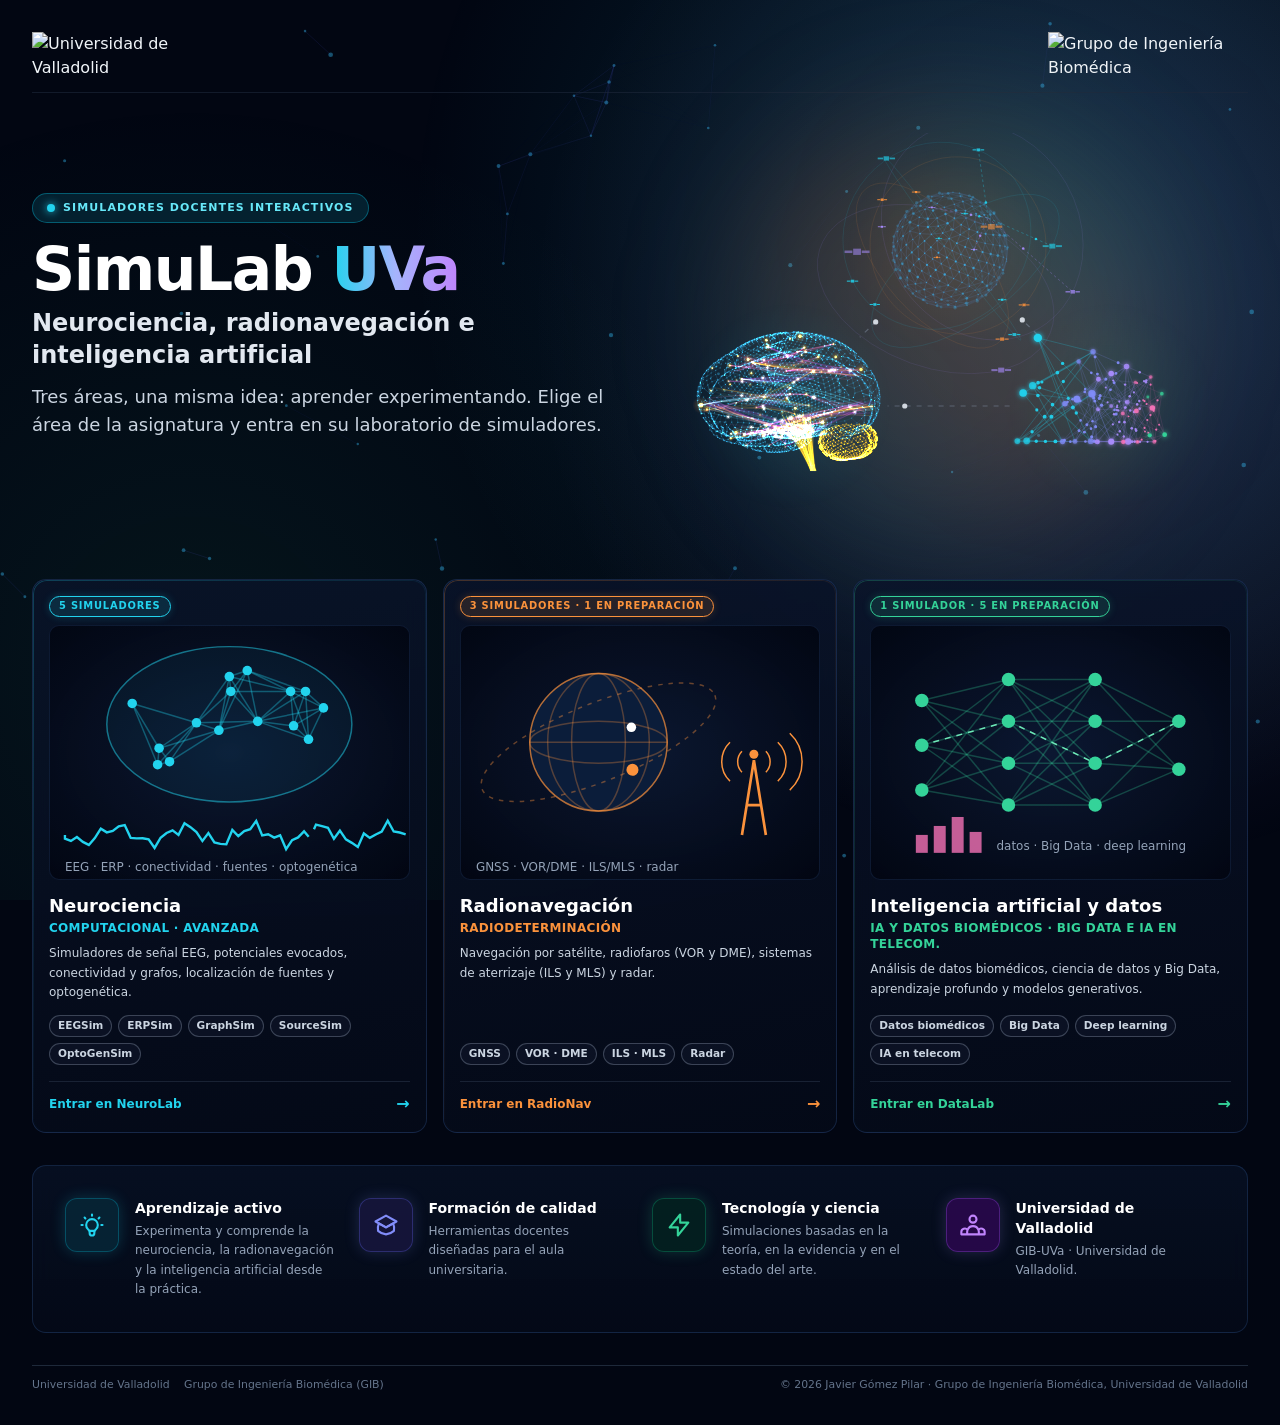
==== commit 357940d6: "Cerebro de las portadas con corteza fina, nodos y haces de fibras Corteza azul de puntos finos con l" ====
--- a/index.html
+++ b/index.html
@@ -419,7 +419,7 @@
   const resize=()=>{const r=canvas.getBoundingClientRect(),d=window.devicePixelRatio||1;W=canvas.width=r.width*d;H=canvas.height=r.height*d};
   resize();window.addEventListener('resize',resize);
   const CL=[{x:.19,y:.7,col:'34, 211, 238'},{x:.5,y:.3,col:'251, 146, 60'},{x:.81,y:.7,col:'52, 211, 153'}];
-  const BR=mkBrain(2000),GL=mkGlobe(260),NT=mkNet();
+  const BR=mkBrain(5500),GL=mkGlobe(260),NT=mkNet();
   let uy=0,ux=0,drag=false,lx=0,ly=0;
   canvas.style.touchAction='pan-y';
   canvas.addEventListener('pointerdown',e=>{drag=true;lx=e.clientX;ly=e.clientY;try{canvas.setPointerCapture(e.pointerId)}catch(_){}});
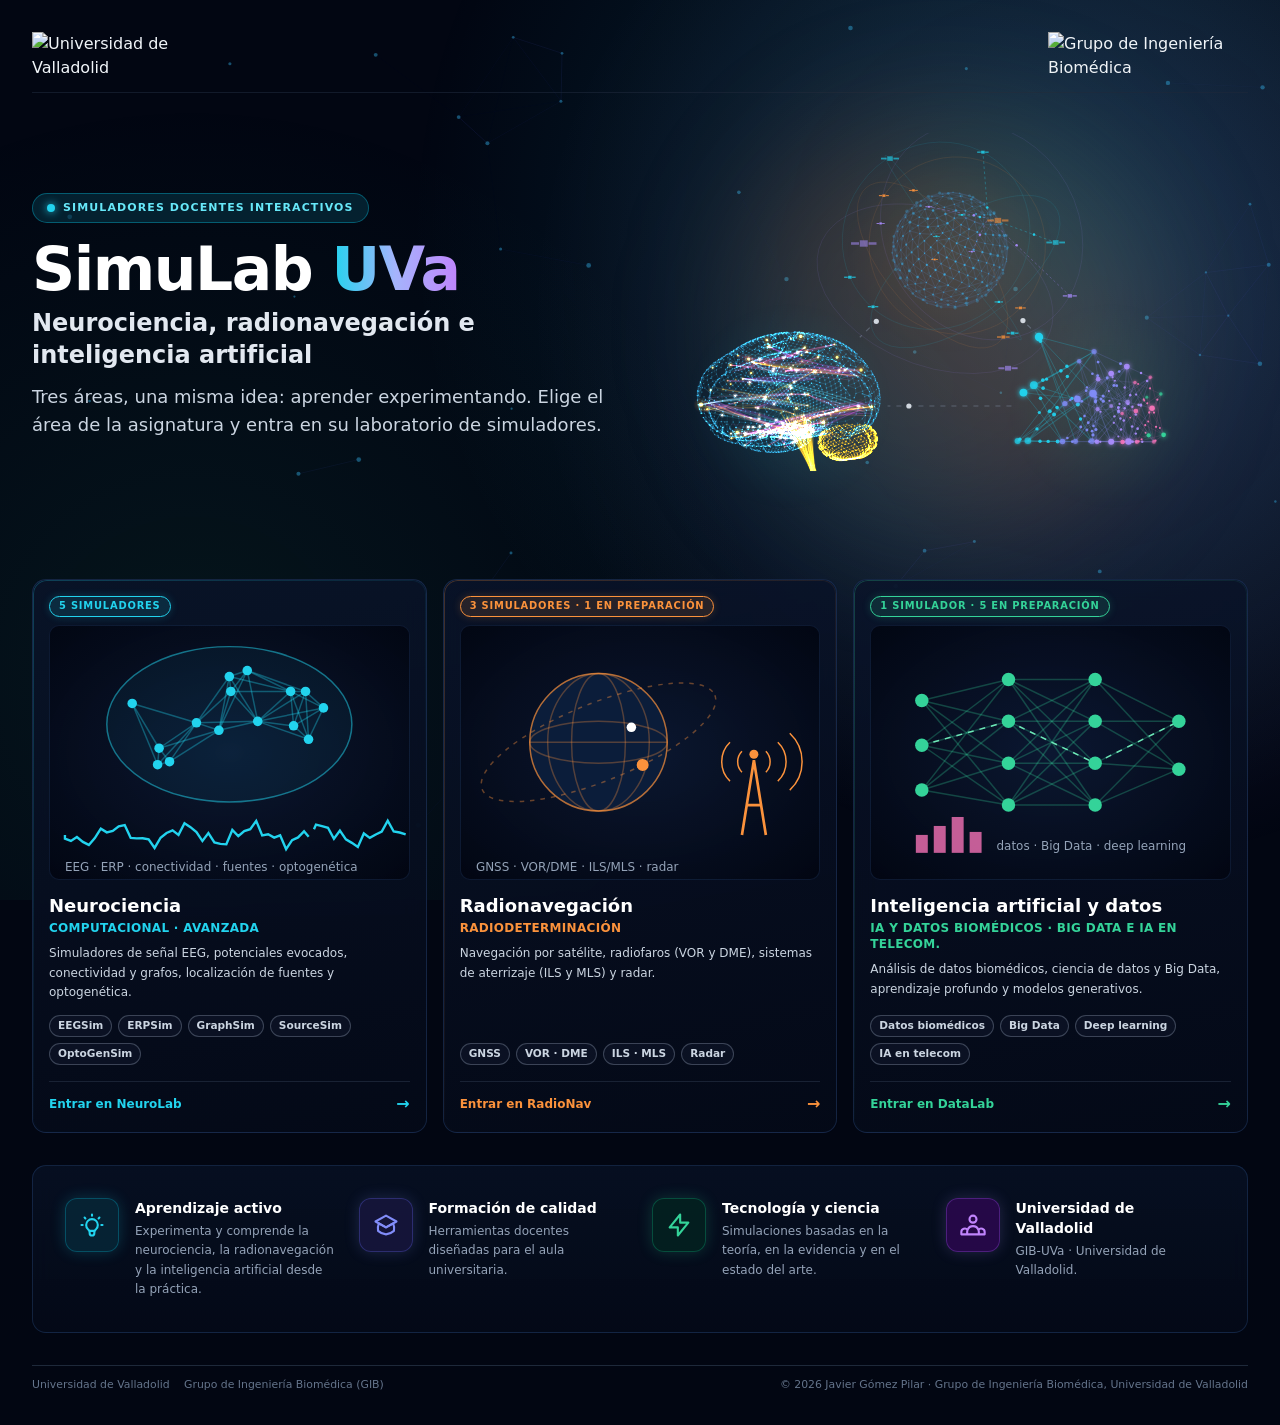
==== commit bc207576: "Add files via upload" ====
--- a/index.html
+++ b/index.html
@@ -6,6 +6,10 @@
   <title>SimuLab UVa</title>
   <meta name="description" content="Simuladores docentes interactivos de neurociencia, radionavegación e inteligencia artificial y datos. Universidad de Valladolid.">
   <meta name="theme-color" content="#020612">
+  <!-- App instalable (PWA): manifest e icono para iPhone/iPad -->
+  <link rel="manifest" href="manifest.webmanifest">
+  <link rel="apple-touch-icon" href="icons/apple-touch-icon.png">
+  <meta name="apple-mobile-web-app-title" content="SimuLab">
   <script src="shared/tailwind.js"></script>
 <script src="shared/brain3d.js"></script>
   <style>
@@ -442,5 +446,11 @@
 
     });
   </script>
+  <!-- Registro del service worker (necesario para "Instalar aplicación") -->
+  <script>
+    if ('serviceWorker' in navigator) {
+      window.addEventListener('load', () => navigator.serviceWorker.register('sw.js'));
+    }
+  </script>
 </body>
 </html>
